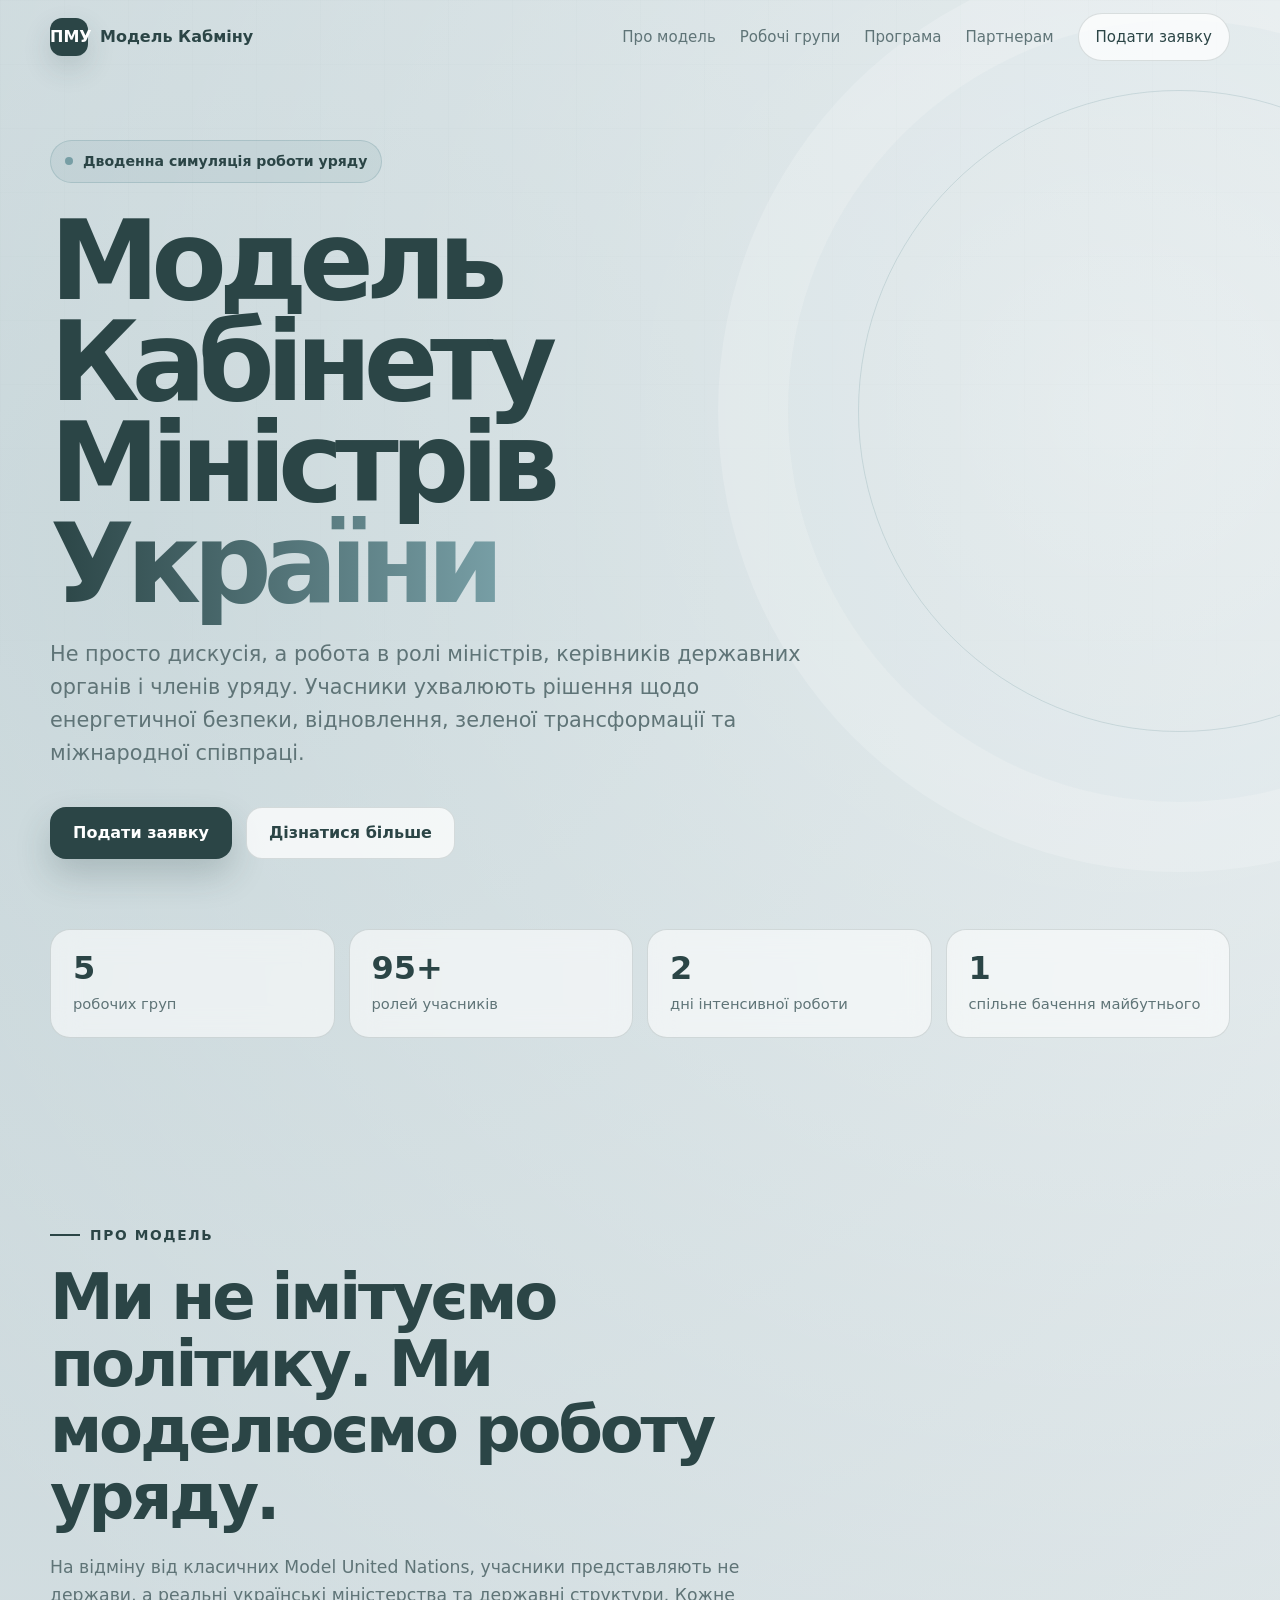
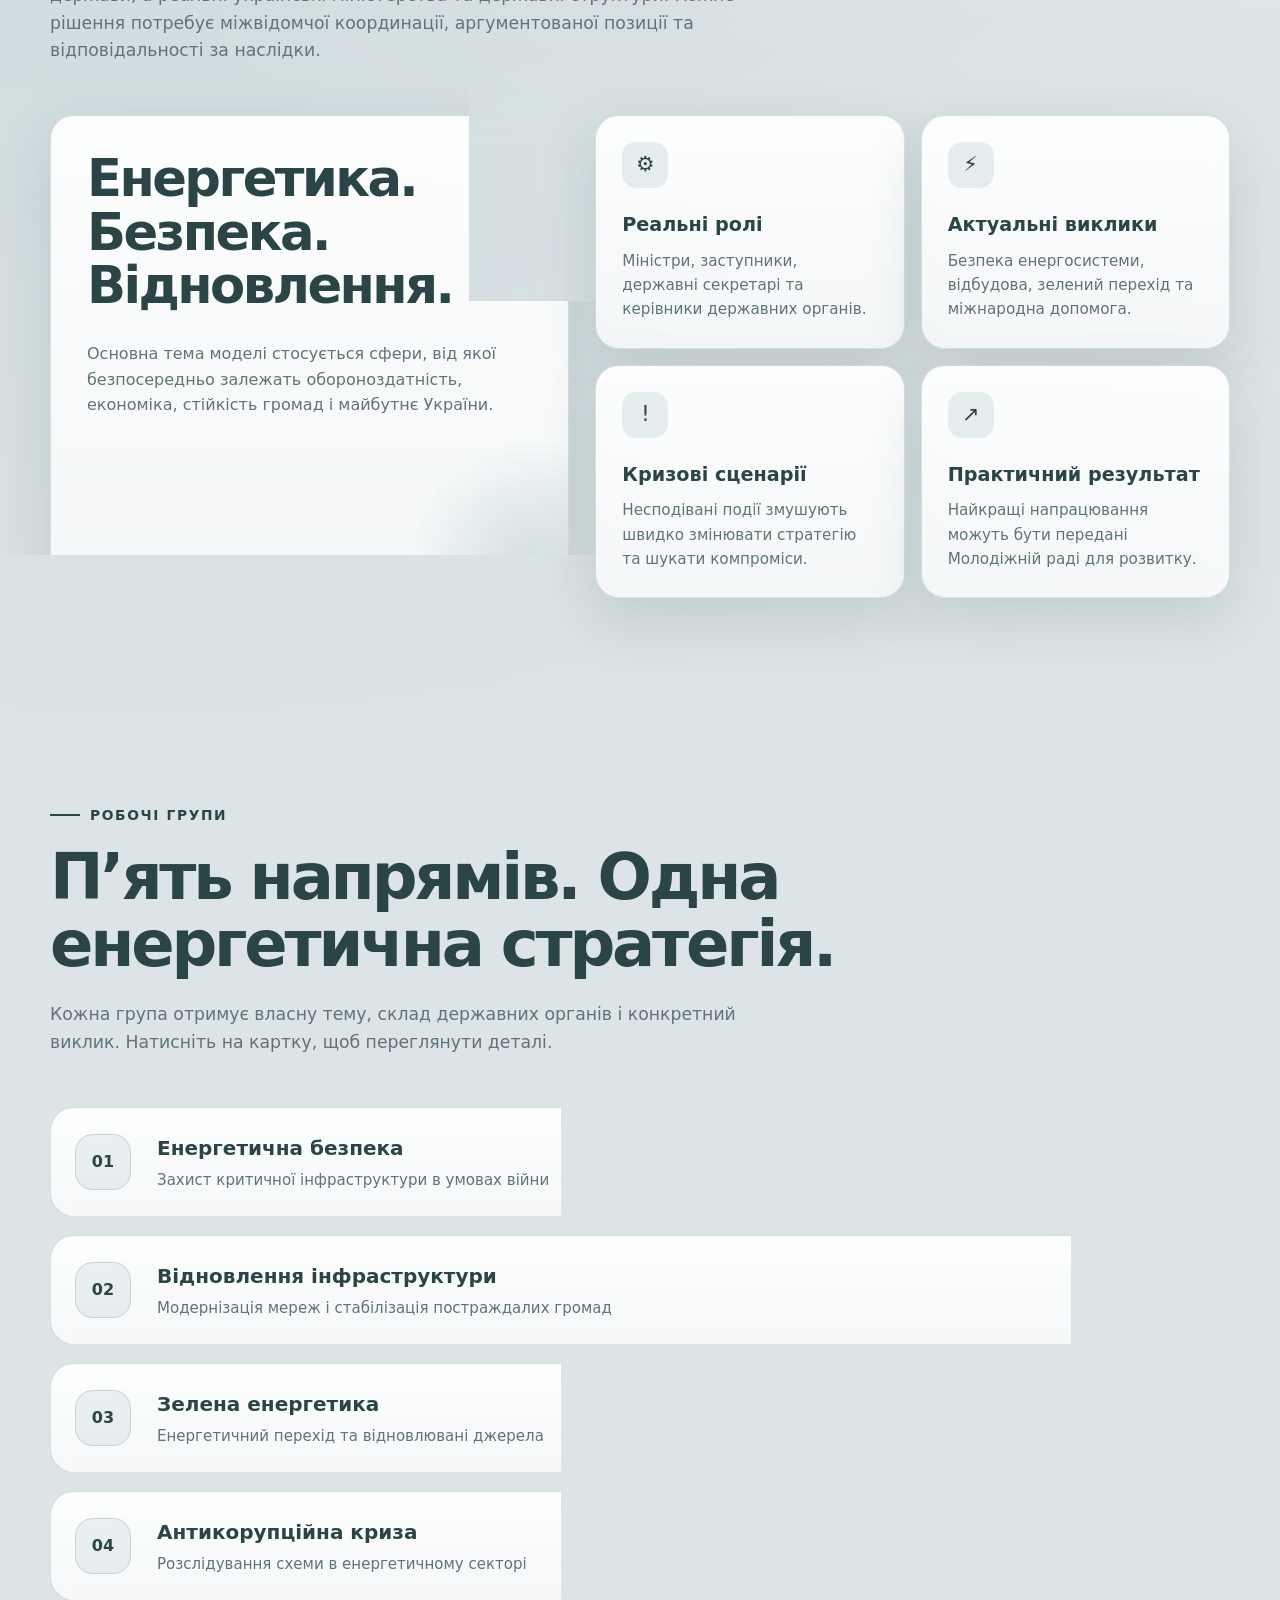
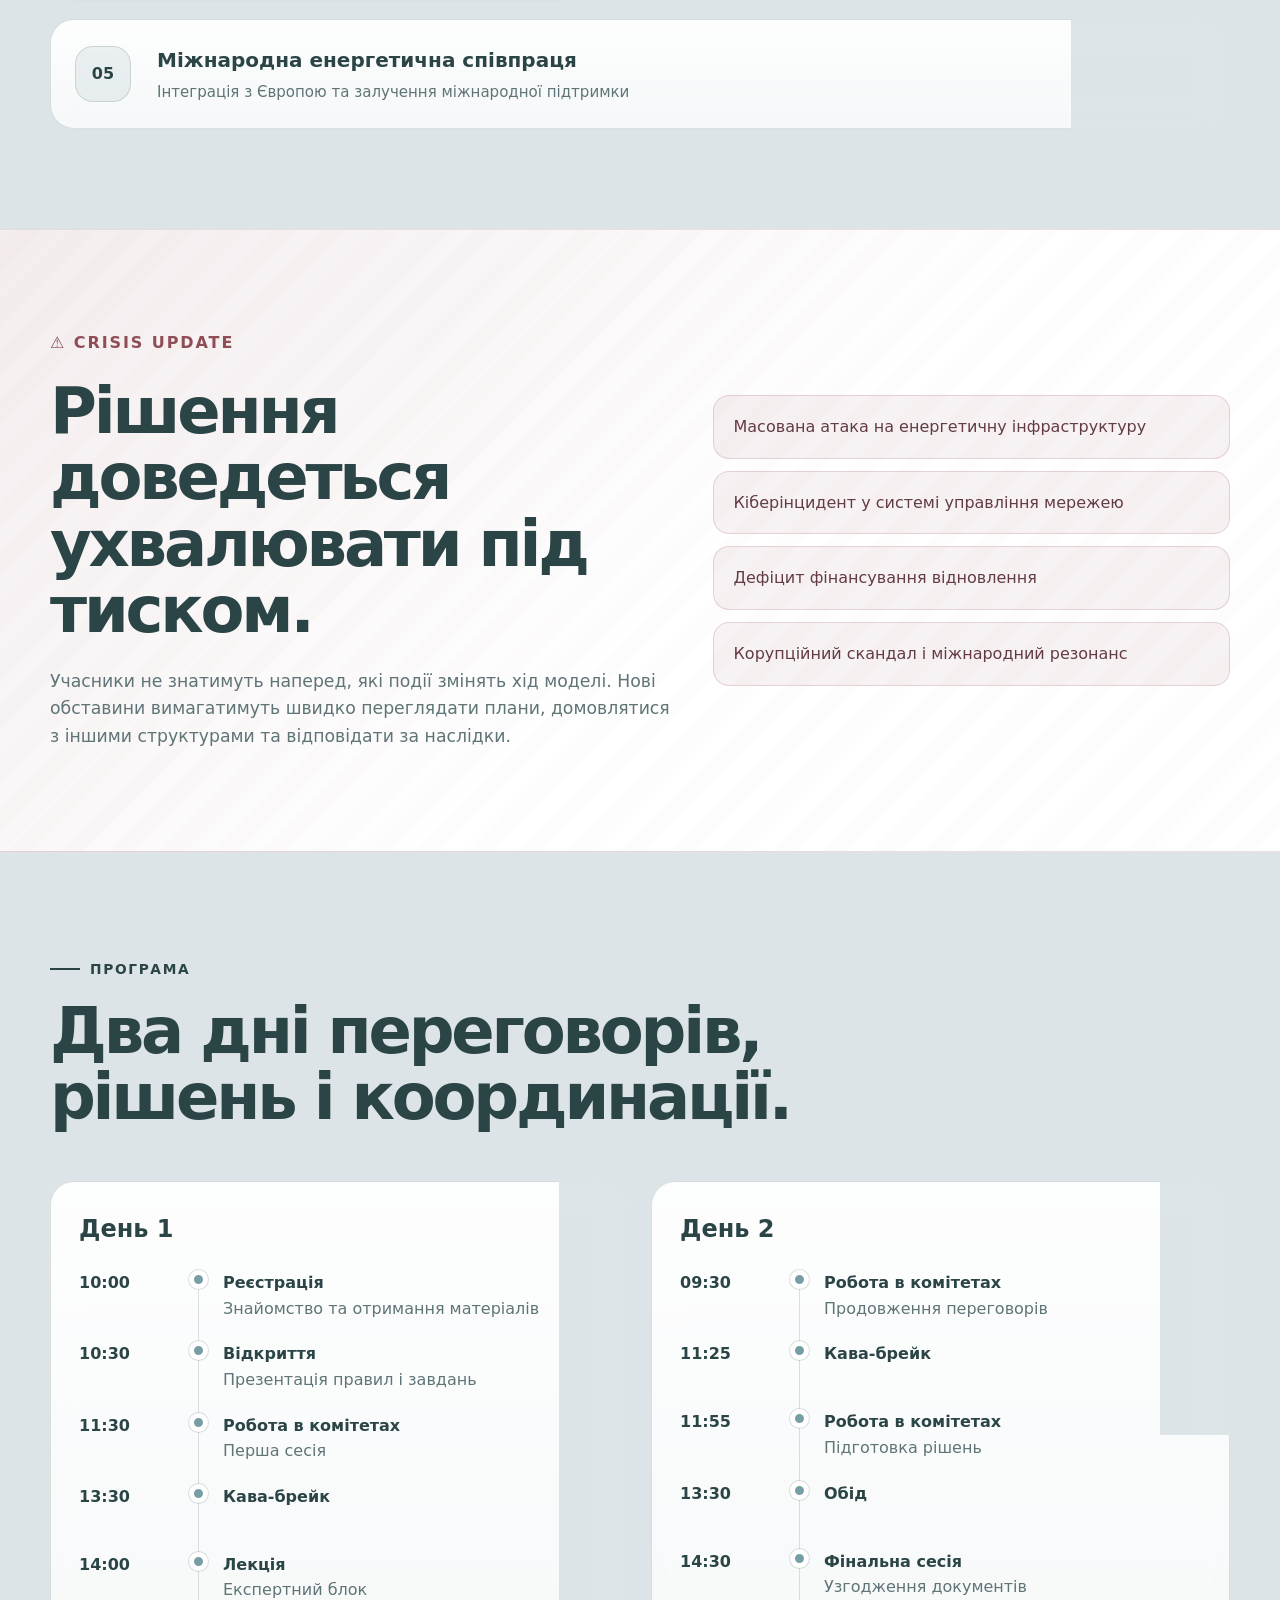
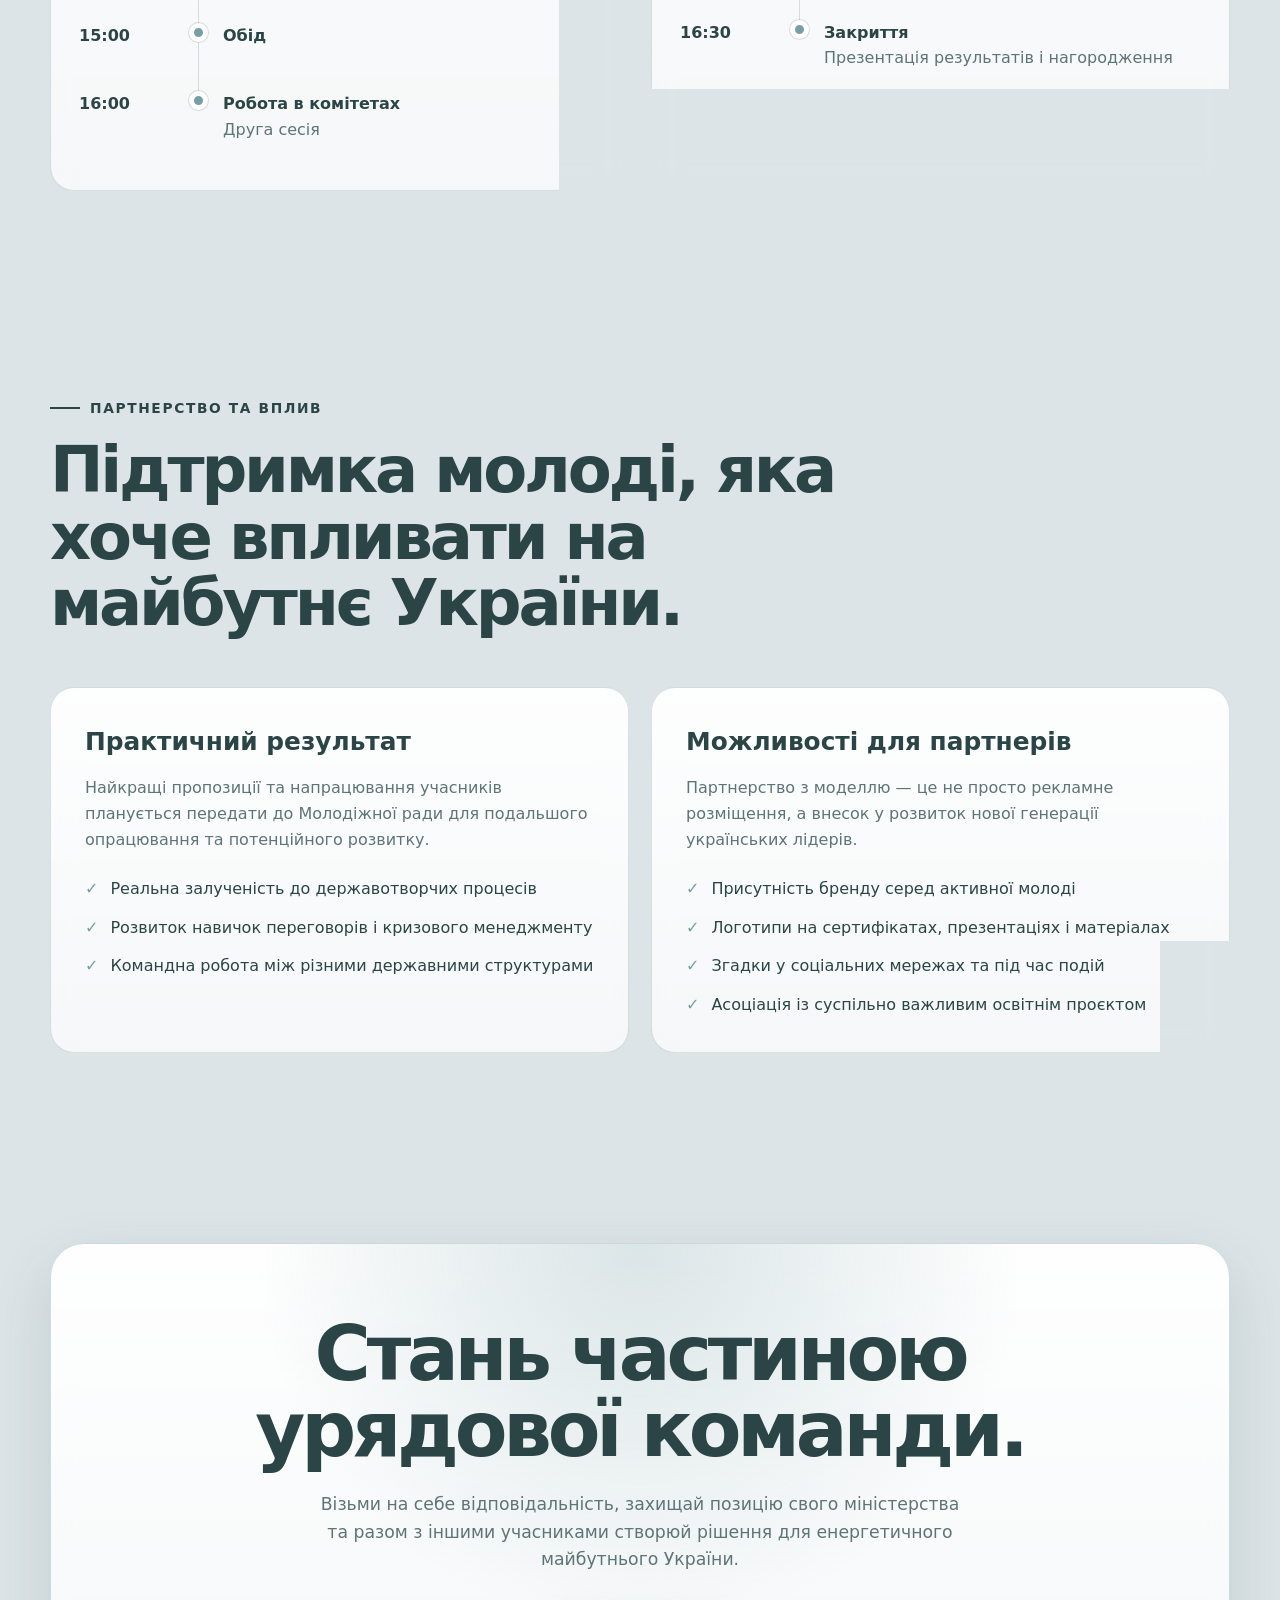
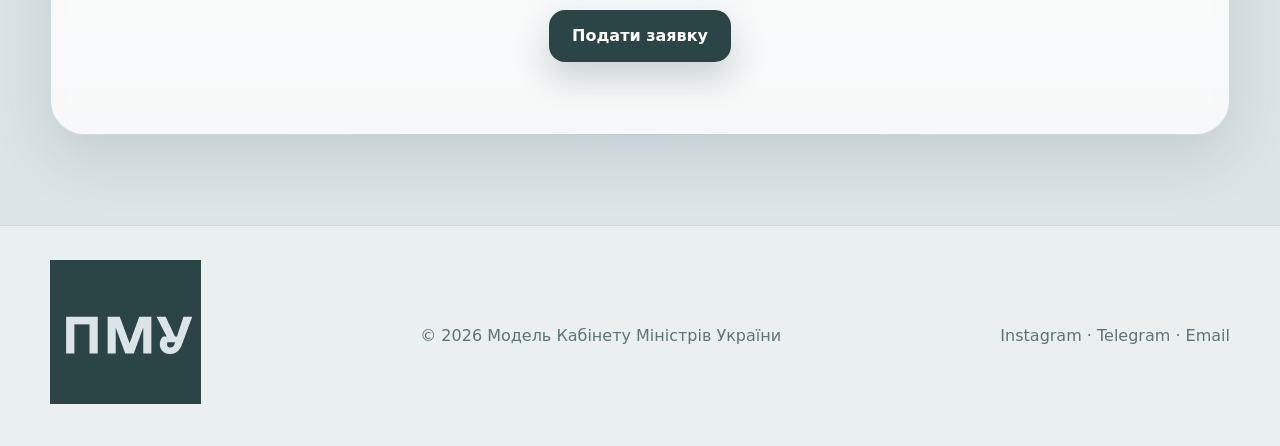
==== index.html @ 46e46daf "Some corrections" ====
<!DOCTYPE html>
<html lang="uk">

<head>
  <meta charset="UTF-8" />
  <meta name="viewport" content="width=device-width, initial-scale=1.0" />
  <meta name="description"
    content="Модель Кабінету Міністрів України — дводенна симуляція роботи уряду, присвячена енергетиці, безпеці та відновленню України." />
  <title>Модель Кабінету Міністрів України</title>
  <link rel="stylesheet" href="./styles-palette-redesign.css">

</head>

<body>
  <header class="nav" id="nav">
    <div class="container nav-inner">
      <a class="brand" href="#top" aria-label="На початок сторінки">
        <span class="brand-mark">ПМУ</span>
        <span>Модель Кабміну</span>
      </a>

      <nav class="nav-links" aria-label="Основна навігація">
        <a href="#about">Про модель</a>
        <a href="#groups">Робочі групи</a>
        <a href="#schedule">Програма</a>
        <a href="#partners">Партнерам</a>
        <a class="nav-cta" href="#apply">Подати заявку</a>
      </nav>
    </div>
  </header>

  <main id="top">
    <section class="hero">
      <div class="container">
        <div class="hero-content reveal">
          <div class="eyebrow">
            <span class="pulse"></span>
            Дводенна симуляція роботи уряду
          </div>

          <h1>
            Модель Кабінету Міністрів <span>України</span>
          </h1>

          <p class="hero-copy">
            Не просто дискусія, а робота в ролі міністрів, керівників державних органів
            і членів уряду. Учасники ухвалюють рішення щодо енергетичної безпеки,
            відновлення, зеленої трансформації та міжнародної співпраці.
          </p>

          <div class="hero-actions">
            <a class="button button-primary" href="#apply">Подати заявку</a>
            <a class="button button-secondary" href="#about">Дізнатися більше</a>
          </div>
        </div>

        <div class="stats reveal">
          <div class="stat">
            <strong>5</strong>
            <span>робочих груп</span>
          </div>
          <div class="stat">
            <strong>95+</strong>
            <span>ролей учасників</span>
          </div>
          <div class="stat">
            <strong>2</strong>
            <span>дні інтенсивної роботи</span>
          </div>
          <div class="stat">
            <strong>1</strong>
            <span>спільне бачення майбутнього</span>
          </div>
        </div>
      </div>
    </section>

    <section class="section" id="about">
      <div class="container">
        <span class="section-label reveal">Про модель</span>
        <h2 class="section-title reveal">
          Ми не імітуємо політику. Ми моделюємо роботу уряду.
        </h2>
        <p class="section-intro reveal">
          На відміну від класичних Model United Nations, учасники представляють не держави,
          а реальні українські міністерства та державні структури. Кожне рішення потребує
          міжвідомчої координації, аргументованої позиції та відповідальності за наслідки.
        </p>

        <div class="about-grid">
          <article class="manifesto reveal">
            <div>
              <blockquote>
                Енергетика.<br />
                Безпека.<br />
                Відновлення.
              </blockquote>
              <p>
                Основна тема моделі стосується сфери, від якої безпосередньо залежать
                обороноздатність, економіка, стійкість громад і майбутнє України.
              </p>
            </div>
          </article>

          <div class="features">
            <article class="feature-card reveal">
              <div class="feature-icon">⚙</div>
              <h3>Реальні ролі</h3>
              <p>Міністри, заступники, державні секретарі та керівники державних органів.</p>
            </article>

            <article class="feature-card reveal">
              <div class="feature-icon">⚡</div>
              <h3>Актуальні виклики</h3>
              <p>Безпека енергосистеми, відбудова, зелений перехід та міжнародна допомога.</p>
            </article>

            <article class="feature-card reveal">
              <div class="feature-icon">!</div>
              <h3>Кризові сценарії</h3>
              <p>Несподівані події змушують швидко змінювати стратегію та шукати компроміси.</p>
            </article>

            <article class="feature-card reveal">
              <div class="feature-icon">↗</div>
              <h3>Практичний результат</h3>
              <p>Найкращі напрацювання можуть бути передані Молодіжній раді для розвитку.</p>
            </article>
          </div>
        </div>
      </div>
    </section>

    <section class="section" id="groups">
      <div class="container">
        <span class="section-label reveal">Робочі групи</span>
        <h2 class="section-title reveal">П’ять напрямів. Одна енергетична стратегія.</h2>
        <p class="section-intro reveal">
          Кожна група отримує власну тему, склад державних органів і конкретний виклик.
          Натисніть на картку, щоб переглянути деталі.
        </p>

        <div class="groups">
          <article class="group-card reveal">
            <button class="group-header" type="button" aria-expanded="false">
              <span class="group-number">01</span>
              <span class="group-title">
                <h3>Енергетична безпека</h3>
                <p>Захист критичної інфраструктури в умовах війни</p>
              </span>
              <span class="group-meta">
                <span>18 учасників</span>
                <span class="chevron">⌵</span>
              </span>
            </button>
            <div class="group-content">
              <div class="group-inner">
                <div class="topic">
                  <small>Тема</small>
                  <p>
                    Фізична стійкість, кібербезпека та децентралізація генерації
                    для захисту критичної енергетичної інфраструктури.
                  </p>
                </div>
                <div class="ministries">
                  <span class="ministry">Міненерго</span>
                  <span class="ministry">Міноборони</span>
                  <span class="ministry">МВС</span>
                  <span class="ministry">Мінфін</span>
                  <span class="ministry">МЗС</span>
                  <span class="ministry">Мінцифри</span>
                </div>
              </div>
            </div>
          </article>

          <article class="group-card reveal">
            <button class="group-header" type="button" aria-expanded="false">
              <span class="group-number">02</span>
              <span class="group-title">
                <h3>Відновлення інфраструктури</h3>
                <p>Модернізація мереж і стабілізація постраждалих громад</p>
              </span>
              <span class="group-meta">
                <span>18 учасників</span>
                <span class="chevron">⌵</span>
              </span>
            </button>
            <div class="group-content">
              <div class="group-inner">
                <div class="topic">
                  <small>Тема</small>
                  <p>
                    Комплексна відбудова енергомереж, залучення фінансування та
                    соціально-економічна стабілізація громад.
                  </p>
                </div>
                <div class="ministries">
                  <span class="ministry">Мінрозвитку</span>
                  <span class="ministry">Міненерго</span>
                  <span class="ministry">Мінфін</span>
                  <span class="ministry">Мінекономіки</span>
                  <span class="ministry">Мін’юст</span>
                  <span class="ministry">Мінсоцполітики</span>
                </div>
              </div>
            </div>
          </article>

          <article class="group-card reveal">
            <button class="group-header" type="button" aria-expanded="false">
              <span class="group-number">03</span>
              <span class="group-title">
                <h3>Зелена енергетика</h3>
                <p>Енергетичний перехід та відновлювані джерела</p>
              </span>
              <span class="group-meta">
                <span>18 учасників</span>
                <span class="chevron">⌵</span>
              </span>
            </button>
            <div class="group-content">
              <div class="group-inner">
                <div class="topic">
                  <small>Тема</small>
                  <p>
                    Впровадження екотехнологій, розвиток відновлюваної генерації
                    та адаптація економіки до зеленого курсу.
                  </p>
                </div>
                <div class="ministries">
                  <span class="ministry">Міненерго</span>
                  <span class="ministry">Мінекономіки</span>
                  <span class="ministry">Міндовкілля</span>
                  <span class="ministry">Мінцифри</span>
                  <span class="ministry">Мінфін</span>
                  <span class="ministry">МОН</span>
                </div>
              </div>
            </div>
          </article>

          <article class="group-card reveal">
            <button class="group-header" type="button" aria-expanded="false">
              <span class="group-number">04</span>
              <span class="group-title">
                <h3>Антикорупційна криза</h3>
                <p>Розслідування схеми в енергетичному секторі</p>
              </span>
              <span class="group-meta">
                <span>20 учасників</span>
                <span class="chevron">⌵</span>
              </span>
            </button>
            <div class="group-content">
              <div class="group-inner">
                <div class="topic">
                  <small>Сценарій</small>
                  <p>
                    Виявлено масштабну корупційну схему, пов’язану з коштами на відновлення
                    енергетичної інфраструктури. Завдання групи — провести координацію,
                    гарантувати прозорість і зберегти довіру міжнародних партнерів.
                  </p>
                </div>
                <div class="ministries">
                  <span class="ministry">НАБУ</span>
                  <span class="ministry">НАЗК</span>
                  <span class="ministry">Міненерго</span>
                  <span class="ministry">МВС</span>
                  <span class="ministry">Мін’юст</span>
                  <span class="ministry">Мінфін</span>
                  <span class="ministry">Мінцифри</span>
                </div>
              </div>
            </div>
          </article>

          <article class="group-card reveal">
            <button class="group-header" type="button" aria-expanded="false">
              <span class="group-number">05</span>
              <span class="group-title">
                <h3>Міжнародна енергетична співпраця</h3>
                <p>Інтеграція з Європою та залучення міжнародної підтримки</p>
              </span>
              <span class="group-meta">
                <span>17 учасників</span>
                <span class="chevron">⌵</span>
              </span>
            </button>
            <div class="group-content">
              <div class="group-inner">
                <div class="topic">
                  <small>Тема</small>
                  <p>
                    Поглиблення інтеграції з ENTSO-E, розробка експортно-імпортної
                    стратегії та залучення міжнародної допомоги.
                  </p>
                </div>
                <div class="ministries">
                  <span class="ministry">МЗС</span>
                  <span class="ministry">Міненерго</span>
                  <span class="ministry">Мінекономіки</span>
                  <span class="ministry">Мінфін</span>
                  <span class="ministry">Мінрозвитку</span>
                </div>
              </div>
            </div>
          </article>
        </div>
      </div>
    </section>

    <section class="section crisis">
      <div class="container">
        <div class="crisis-grid">
          <div class="reveal">
            <div class="alert">⚠ Crisis update</div>
            <h2 class="section-title">Рішення доведеться ухвалювати під тиском.</h2>
            <p class="section-intro">
              Учасники не знатимуть наперед, які події змінять хід моделі.
              Нові обставини вимагатимуть швидко переглядати плани, домовлятися
              з іншими структурами та відповідати за наслідки.
            </p>
          </div>

          <div class="crisis-list reveal">
            <div class="crisis-item">Масована атака на енергетичну інфраструктуру</div>
            <div class="crisis-item">Кіберінцидент у системі управління мережею</div>
            <div class="crisis-item">Дефіцит фінансування відновлення</div>
            <div class="crisis-item">Корупційний скандал і міжнародний резонанс</div>
          </div>
        </div>
      </div>
    </section>

    <section class="section" id="schedule">
      <div class="container">
        <span class="section-label reveal">Програма</span>
        <h2 class="section-title reveal">Два дні переговорів, рішень і координації.</h2>

        <div class="schedule">
          <article class="schedule-day reveal">
            <h3>День 1</h3>
            <div class="timeline">
              <div class="timeline-item">
                <div class="time">10:00</div>
                <div class="timeline-axis">
                  <div class="timeline-dot"></div>
                </div>
                <div class="timeline-text"><strong>Реєстрація</strong><br />Знайомство та отримання матеріалів</div>
              </div>
              <div class="timeline-item">
                <div class="time">10:30</div>
                <div class="timeline-axis">
                  <div class="timeline-dot"></div>
                </div>
                <div class="timeline-text"><strong>Відкриття</strong><br />Презентація правил і завдань</div>
              </div>
              <div class="timeline-item">
                <div class="time">11:30</div>
                <div class="timeline-axis">
                  <div class="timeline-dot"></div>
                </div>
                <div class="timeline-text"><strong>Робота в комітетах</strong><br />Перша сесія</div>
              </div>
              <div class="timeline-item">
                <div class="time">13:30</div>
                <div class="timeline-axis">
                  <div class="timeline-dot"></div>
                </div>
                <div class="timeline-text"><strong>Кава-брейк</strong></div>
              </div>
              <div class="timeline-item">
                <div class="time">14:00</div>
                <div class="timeline-axis">
                  <div class="timeline-dot"></div>
                </div>
                <div class="timeline-text"><strong>Лекція</strong><br />Експертний блок</div>
              </div>
              <div class="timeline-item">
                <div class="time">15:00</div>
                <div class="timeline-axis">
                  <div class="timeline-dot"></div>
                </div>
                <div class="timeline-text"><strong>Обід</strong></div>
              </div>
              <div class="timeline-item">
                <div class="time">16:00</div>
                <div class="timeline-axis">
                  <div class="timeline-dot"></div>
                </div>
                <div class="timeline-text"><strong>Робота в комітетах</strong><br />Друга сесія</div>
              </div>
            </div>
          </article>

          <article class="schedule-day reveal">
            <h3>День 2</h3>
            <div class="timeline">
              <div class="timeline-item">
                <div class="time">09:30</div>
                <div class="timeline-axis">
                  <div class="timeline-dot"></div>
                </div>
                <div class="timeline-text"><strong>Робота в комітетах</strong><br />Продовження переговорів</div>
              </div>
              <div class="timeline-item">
                <div class="time">11:25</div>
                <div class="timeline-axis">
                  <div class="timeline-dot"></div>
                </div>
                <div class="timeline-text"><strong>Кава-брейк</strong></div>
              </div>
              <div class="timeline-item">
                <div class="time">11:55</div>
                <div class="timeline-axis">
                  <div class="timeline-dot"></div>
                </div>
                <div class="timeline-text"><strong>Робота в комітетах</strong><br />Підготовка рішень</div>
              </div>
              <div class="timeline-item">
                <div class="time">13:30</div>
                <div class="timeline-axis">
                  <div class="timeline-dot"></div>
                </div>
                <div class="timeline-text"><strong>Обід</strong></div>
              </div>
              <div class="timeline-item">
                <div class="time">14:30</div>
                <div class="timeline-axis">
                  <div class="timeline-dot"></div>
                </div>
                <div class="timeline-text"><strong>Фінальна сесія</strong><br />Узгодження документів</div>
              </div>
              <div class="timeline-item">
                <div class="time">16:30</div>
                <div class="timeline-axis">
                  <div class="timeline-dot"></div>
                </div>
                <div class="timeline-text"><strong>Закриття</strong><br />Презентація результатів і нагородження</div>
              </div>
            </div>
          </article>
        </div>
      </div>
    </section>

    <section class="section" id="partners">
      <div class="container">
        <span class="section-label reveal">Партнерство та вплив</span>
        <h2 class="section-title reveal">Підтримка молоді, яка хоче впливати на майбутнє України.</h2>

        <div class="impact">
          <article class="partner-card reveal">
            <h3>Практичний результат</h3>
            <p>
              Найкращі пропозиції та напрацювання учасників планується передати
              до Молодіжної ради для подальшого опрацювання та потенційного розвитку.
            </p>
            <ul class="check-list">
              <li>Реальна залученість до державотворчих процесів</li>
              <li>Розвиток навичок переговорів і кризового менеджменту</li>
              <li>Командна робота між різними державними структурами</li>
            </ul>
          </article>

          <article class="partner-card reveal">
            <h3>Можливості для партнерів</h3>
            <p>
              Партнерство з моделлю — це не просто рекламне розміщення,
              а внесок у розвиток нової генерації українських лідерів.
            </p>
            <ul class="check-list">
              <li>Присутність бренду серед активної молоді</li>
              <li>Логотипи на сертифікатах, презентаціях і матеріалах</li>
              <li>Згадки у соціальних мережах та під час подій</li>
              <li>Асоціація із суспільно важливим освітнім проєктом</li>
            </ul>
          </article>
        </div>
      </div>
    </section>

    <section class="final-cta" id="apply">
      <div class="container">
        <div class="cta-box reveal">
          <h2>Стань частиною урядової команди.</h2>
          <p>
            Візьми на себе відповідальність, захищай позицію свого міністерства
            та разом з іншими учасниками створюй рішення для енергетичного майбутнього України.
          </p>
          <div class="hero-actions">
            <a class="button button-primary"
              href="https://docs.google.com/forms/d/e/1FAIpQLSfZwWaUdNxyfe05qBK4_1O09tCNklTkf19rnGEHFKpoWDMB5Q/viewform?usp=header"
              target="_blank" rel="noreferrer">
              Подати заявку
            </a>
            <!-- <a class="button button-secondary" href="mailto:example@email.com">
              Стати партнером
            </a> -->
          </div>
        </div>
      </div>
    </section>
  </main>

  <footer>
    <div class="container footer-inner">
      <div><img class="logo-footer" src="./img/logoPMU.png" alt=""></div>
      <div>© 2026 Модель Кабінету Міністрів України</div>
      <div>Instagram · Telegram · Email</div>
    </div>
  </footer>

  <script>
    const nav = document.getElementById("nav");

    window.addEventListener("scroll", () => {
      nav.classList.toggle("scrolled", window.scrollY > 20);
    });

    document.querySelectorAll(".group-header").forEach((button) => {
      button.addEventListener("click", () => {
        const card = button.closest(".group-card");
        const content = card.querySelector(".group-content");
        const isOpen = card.classList.contains("open");

        document.querySelectorAll(".group-card.open").forEach((openCard) => {
          if (openCard !== card) {
            openCard.classList.remove("open");
            openCard.querySelector(".group-content").style.maxHeight = null;
            openCard.querySelector(".group-header").setAttribute("aria-expanded", "false");
          }
        });

        card.classList.toggle("open", !isOpen);
        button.setAttribute("aria-expanded", String(!isOpen));
        content.style.maxHeight = !isOpen ? content.scrollHeight + "px" : null;
      });
    });

    const observer = new IntersectionObserver(
      (entries) => {
        entries.forEach((entry) => {
          if (entry.isIntersecting) {
            entry.target.classList.add("visible");
            observer.unobserve(entry.target);
          }
        });
      },
      { threshold: 0.12 }
    );

    document.querySelectorAll(".reveal").forEach((element) => observer.observe(element));
  </script>
</body>

</html>
---- styles-palette-redesign.css ----
:root {
  --bg: #dce4e7;
  --bg-soft: #ffffff;
  --card: rgba(255, 255, 255, 0.72);
  --card-strong: rgba(255, 255, 255, 0.92);
  --line: rgba(43, 69, 70, 0.16);
  --text: #2b4546;
  --muted: #5f7477;
  --blue: #779ea5;
  --cyan: #779ea5;
  --yellow: #ffffff;
  --danger: #8f4d56;
  --max-width: 1180px;
  --radius: 24px;
  --shadow: 0 22px 60px rgba(43, 69, 70, 0.14);
}

* {
  box-sizing: border-box;
}

html {
  scroll-behavior: smooth;
}

body {
  margin: 0;
  color: var(--text);
  background:
    radial-gradient(circle at 12% 8%, rgba(119, 158, 165, 0.24), transparent 30%),
    radial-gradient(circle at 88% 6%, rgba(255, 255, 255, 0.72), transparent 24%),
    var(--bg);
  font-family: Inter, ui-sans-serif, system-ui, -apple-system, BlinkMacSystemFont, "Segoe UI", sans-serif;
  line-height: 1.6;
  overflow-x: hidden;
}

a {
  color: inherit;
  text-decoration: none;
}

button {
  font: inherit;
}

.container {
  width: min(calc(100% - 32px), var(--max-width));
  margin-inline: auto;
}

.section {
  padding: 100px 0;
}

.section-label {
  display: inline-flex;
  align-items: center;
  gap: 10px;
  margin-bottom: 18px;
  color: var(--cyan);
  font-size: 0.86rem;
  font-weight: 800;
  letter-spacing: 0.12em;
  text-transform: uppercase;
}

.section-label::before {
  width: 30px;
  height: 2px;
  content: "";
  background: currentColor;
}

.section-title {
  max-width: 820px;
  margin: 0;
  font-size: clamp(2rem, 5vw, 4rem);
  line-height: 1.04;
  letter-spacing: -0.05em;
}

.section-intro {
  max-width: 760px;
  margin: 24px 0 0;
  color: var(--muted);
  font-size: 1.08rem;
}

.nav {
  position: fixed;
  z-index: 100;
  top: 0;
  left: 0;
  width: 100%;
  border-bottom: 1px solid transparent;
  transition: 0.25s ease;
}

.nav.scrolled {
  border-bottom-color: var(--line);
  background: rgba(220, 228, 231, 0.88);
  backdrop-filter: blur(18px);
}

.nav-inner {
  display: flex;
  align-items: center;
  justify-content: space-between;
  min-height: 74px;
}

.brand {
  display: flex;
  align-items: center;
  gap: 12px;
  font-weight: 800;
}

.brand-mark {
  display: grid;
  width: 38px;
  height: 38px;
  place-items: center;
  border-radius: 12px;
  color: #2b4546;
  background: linear-gradient(135deg, #ffffff, #779ea5);
  box-shadow: 0 12px 28px rgba(43, 69, 70, 0.16);
}

.nav-links {
  display: flex;
  align-items: center;
  gap: 24px;
  color: var(--muted);
  font-size: 0.94rem;
}

.nav-links a:hover {
  color: var(--text);
}

.nav-cta {
  padding: 11px 17px;
  border: 1px solid var(--line);
  border-radius: 999px;
  color: var(--text) !important;
  background: var(--card);
}

.hero {
  position: relative;
  min-height: 100vh;
  display: flex;
  align-items: center;
  padding: 140px 0 80px;
  isolation: isolate;
  overflow: hidden;
}

.hero::before {
  position: absolute;
  z-index: -2;
  inset: 0;
  content: "";
  opacity: 0.23;
  background-image:
    linear-gradient(rgba(43, 69, 70, 0.06) 1px, transparent 1px),
    linear-gradient(90deg, rgba(43, 69, 70, 0.06) 1px, transparent 1px);
  background-size: 64px 64px;
  mask-image: linear-gradient(to bottom, #000, transparent 85%);
}

.hero::after {
  position: absolute;
  z-index: -1;
  width: 640px;
  height: 640px;
  right: -220px;
  top: 90px;
  content: "";
  border: 1px solid rgba(119, 158, 165, 0.26);
  border-radius: 50%;
  box-shadow:
    0 0 0 70px rgba(119, 158, 165, 0.05),
    0 0 0 140px rgba(255, 255, 255, 0.18);
}

.hero-content {
  max-width: 920px;
}

.eyebrow {
  display: inline-flex;
  align-items: center;
  gap: 10px;
  padding: 9px 14px;
  border: 1px solid rgba(119, 158, 165, 0.34);
  border-radius: 999px;
  color: var(--cyan);
  background: rgba(119, 158, 165, 0.13);
  font-size: 0.88rem;
  font-weight: 700;
}

.pulse {
  width: 8px;
  height: 8px;
  border-radius: 50%;
  background: var(--cyan);
  box-shadow: 0 0 0 0 rgba(78, 231, 209, 0.7);
  animation: pulse 2s infinite;
}

@keyframes pulse {
  70% {
    box-shadow: 0 0 0 12px rgba(78, 231, 209, 0);
  }

  100% {
    box-shadow: 0 0 0 0 rgba(78, 231, 209, 0);
  }
}

.hero h1 {
  max-width: 1050px;
  margin: 28px 0 22px;
  font-size: clamp(3.2rem, 8.6vw, 7.4rem);
  line-height: 0.92;
  letter-spacing: -0.075em;
}

.hero h1 span {
  color: transparent;
  background: linear-gradient(90deg, var(--yellow), var(--cyan), var(--blue));
  background-clip: text;
  -webkit-background-clip: text;
}

.hero-copy {
  max-width: 760px;
  margin: 0;
  color: var(--muted);
  font-size: clamp(1.05rem, 2vw, 1.3rem);
}

.hero-actions {
  display: flex;
  flex-wrap: wrap;
  gap: 14px;
  margin-top: 36px;
}

.button {
  display: inline-flex;
  align-items: center;
  justify-content: center;
  min-height: 52px;
  padding: 0 22px;
  border: 1px solid transparent;
  border-radius: 16px;
  font-weight: 800;
  cursor: pointer;
  transition: 0.2s ease;
}

.button-primary {
  color: #2b4546;
  background: linear-gradient(135deg, #ffffff, #779ea5);
  box-shadow: 0 16px 36px rgba(43, 69, 70, 0.18);
}

.button-secondary {
  border-color: var(--line);
  background: var(--card);
}

.button:hover {
  transform: translateY(-2px);
}

.stats {
  display: grid;
  grid-template-columns: repeat(4, 1fr);
  gap: 14px;
  margin-top: 70px;
}

.stat {
  padding: 22px;
  border: 1px solid var(--line);
  border-radius: 20px;
  background: rgba(255, 255, 255, 0.58);
  backdrop-filter: blur(10px);
}

.stat strong {
  display: block;
  font-size: 2rem;
  line-height: 1;
}

.stat span {
  display: block;
  margin-top: 8px;
  color: var(--muted);
  font-size: 0.92rem;
}

.about-grid {
  display: grid;
  grid-template-columns: 0.9fr 1.1fr;
  gap: 26px;
  align-items: stretch;
  margin-top: 50px;
}

.manifesto,
.feature-card,
.partner-card,
.schedule-day,
.group-card {
  border: 1px solid var(--line);
  border-radius: var(--radius);
  background: linear-gradient(180deg, rgba(255, 255, 255, 0.94), rgba(255, 255, 255, 0.72));
  box-shadow: var(--shadow);
}

.manifesto {
  display: flex;
  flex-direction: column;
  justify-content: space-between;
  min-height: 430px;
  padding: 36px;
  overflow: hidden;
  position: relative;
}

.manifesto::after {
  position: absolute;
  width: 250px;
  height: 250px;
  right: -90px;
  bottom: -90px;
  content: "";
  border-radius: 50%;
  background: radial-gradient(circle, rgba(119, 158, 165, 0.28), transparent 70%);
}

.manifesto blockquote {
  margin: 0;
  font-size: clamp(2rem, 4vw, 3.5rem);
  font-weight: 800;
  line-height: 1.05;
  letter-spacing: -0.05em;
}

.manifesto p {
  max-width: 490px;
  margin: 28px 0 0;
  color: var(--muted);
}

.features {
  display: grid;
  grid-template-columns: repeat(2, 1fr);
  gap: 16px;
}

.feature-card {
  padding: 26px;
  transition: 0.2s ease;
}

.feature-card:hover {
  border-color: rgba(43, 69, 70, 0.34);
  transform: translateY(-4px);
}

.feature-icon {
  display: grid;
  width: 46px;
  height: 46px;
  place-items: center;
  border-radius: 14px;
  color: var(--cyan);
  background: rgba(119, 158, 165, 0.16);
  font-size: 1.3rem;
}

.feature-card h3 {
  margin: 22px 0 8px;
  font-size: 1.2rem;
}

.feature-card p {
  margin: 0;
  color: var(--muted);
  font-size: 0.95rem;
}

.groups {
  display: grid;
  gap: 18px;
  margin-top: 50px;
}

.group-card {
  overflow: hidden;
  box-shadow: none;
}

.group-header {
  display: grid;
  grid-template-columns: 64px 1fr auto;
  gap: 18px;
  align-items: center;
  width: 100%;
  padding: 24px;
  border: 0;
  color: var(--text);
  text-align: left;
  background: transparent;
  cursor: pointer;
}

.group-number {
  display: grid;
  width: 56px;
  height: 56px;
  place-items: center;
  border: 1px solid var(--line);
  border-radius: 18px;
  color: var(--cyan);
  background: rgba(119, 158, 165, 0.13);
  font-weight: 900;
}

.group-title h3 {
  margin: 0;
  font-size: 1.25rem;
}

.group-title p {
  margin: 4px 0 0;
  color: var(--muted);
  font-size: 0.94rem;
}

.group-meta {
  display: flex;
  align-items: center;
  gap: 16px;
  color: var(--muted);
  font-size: 0.9rem;
}

.chevron {
  transition: 0.25s ease;
}

.group-card.open .chevron {
  transform: rotate(180deg);
}

.group-content {
  max-height: 0;
  overflow: hidden;
  transition: max-height 0.45s ease;
}

.group-inner {
  display: grid;
  grid-template-columns: 1fr 1fr;
  gap: 26px;
  padding: 0 24px 28px 106px;
}

.topic {
  padding: 22px;
  border: 1px solid var(--line);
  border-radius: 18px;
  background: rgba(255, 255, 255, 0.66);
}

.topic small {
  color: var(--cyan);
  font-weight: 800;
  text-transform: uppercase;
  letter-spacing: 0.08em;
}

.topic p {
  margin: 10px 0 0;
  color: var(--muted);
}

.ministries {
  display: flex;
  flex-wrap: wrap;
  gap: 10px;
  align-content: start;
}

.ministry {
  padding: 9px 12px;
  border: 1px solid var(--line);
  border-radius: 999px;
  color: #2b4546;
  background: rgba(255, 255, 255, 0.58);
  font-size: 0.86rem;
}

.crisis {
  position: relative;
  overflow: hidden;
  border-block: 1px solid rgba(143, 77, 86, 0.18);
  background:
    linear-gradient(135deg, rgba(143, 77, 86, 0.1), transparent 55%),
    #ffffff;
}

.crisis::before {
  position: absolute;
  inset: 0;
  content: "";
  opacity: 0.14;
  background: repeating-linear-gradient(-45deg,
      transparent 0,
      transparent 18px,
      rgba(143, 77, 86, 0.10) 18px,
      rgba(143, 77, 86, 0.10) 36px);
}

.crisis .container {
  position: relative;
}

.alert {
  display: inline-flex;
  align-items: center;
  gap: 10px;
  margin-bottom: 22px;
  color: var(--danger);
  font-weight: 900;
  letter-spacing: 0.12em;
  text-transform: uppercase;
}

.crisis-grid {
  display: grid;
  grid-template-columns: 1.1fr 0.9fr;
  gap: 30px;
  align-items: center;
}

.crisis-list {
  display: grid;
  gap: 12px;
}

.crisis-item {
  padding: 18px 20px;
  border: 1px solid rgba(143, 77, 86, 0.2);
  border-radius: 16px;
  color: #633c43;
  background: rgba(143, 77, 86, 0.07);
}

.schedule {
  display: grid;
  grid-template-columns: repeat(2, 1fr);
  gap: 22px;
  margin-top: 50px;
}

.schedule-day {
  padding: 28px;
  box-shadow: none;
}

.schedule-day h3 {
  margin: 0 0 22px;
  font-size: 1.5rem;
}

.timeline {
  display: grid;
  gap: 0;
}

.timeline-item {
  display: grid;
  grid-template-columns: 96px 20px 1fr;
  gap: 14px;
  min-height: 68px;
}

.time {
  color: var(--cyan);
  font-weight: 800;
  font-variant-numeric: tabular-nums;
}

.timeline-axis {
  position: relative;
}

.timeline-axis::before {
  position: absolute;
  top: 8px;
  bottom: -8px;
  left: 9px;
  width: 1px;
  content: "";
  background: var(--line);
}

.timeline-item:last-child .timeline-axis::before {
  display: none;
}

.timeline-dot {
  position: relative;
  z-index: 1;
  width: 19px;
  height: 19px;
  border: 5px solid var(--bg-soft);
  border-radius: 50%;
  background: var(--yellow);
  box-shadow: 0 0 0 1px rgba(255, 216, 90, 0.35);
}

.timeline-text {
  padding-bottom: 20px;
  color: var(--muted);
}

.timeline-text strong {
  color: var(--text);
}

.impact {
  display: grid;
  grid-template-columns: 1fr 1fr;
  gap: 22px;
  margin-top: 50px;
}

.partner-card {
  padding: 34px;
  box-shadow: none;
}

.partner-card h3 {
  margin: 0 0 14px;
  font-size: 1.55rem;
}

.partner-card p {
  margin: 0;
  color: var(--muted);
}

.check-list {
  display: grid;
  gap: 13px;
  margin: 24px 0 0;
  padding: 0;
  list-style: none;
}

.check-list li {
  display: flex;
  gap: 12px;
  align-items: flex-start;
  color: #2b4546;
}

.check-list li::before {
  content: "✓";
  color: var(--cyan);
  font-weight: 900;
}

.final-cta {
  padding: 90px 0;
}

.cta-box {
  position: relative;
  overflow: hidden;
  padding: clamp(34px, 7vw, 72px);
  border: 1px solid rgba(119, 158, 165, 0.34);
  border-radius: 34px;
  text-align: center;
  background:
    radial-gradient(circle at 50% 0%, rgba(119, 158, 165, 0.26), transparent 50%),
    linear-gradient(180deg, rgba(255, 255, 255, 0.96), rgba(255, 255, 255, 0.74));
  box-shadow: var(--shadow);
}

.cta-box h2 {
  max-width: 800px;
  margin: 0 auto;
  font-size: clamp(2.2rem, 6vw, 4.8rem);
  line-height: 1;
  letter-spacing: -0.055em;
}

.cta-box p {
  max-width: 650px;
  margin: 22px auto 0;
  color: var(--muted);
  font-size: 1.08rem;
}

.cta-box .hero-actions {
  justify-content: center;
}

footer {
  padding: 34px 0;
  border-top: 1px solid var(--line);
  color: var(--muted);
}

.footer-inner {
  display: flex;
  justify-content: space-between;
  gap: 24px;
  align-items: center;
}

.reveal {
  opacity: 0;
  transform: translateY(24px);
  transition: 0.7s ease;
}

.reveal.visible {
  opacity: 1;
  transform: translateY(0);
}

@media (max-width: 900px) {
  .nav-links a:not(.nav-cta) {
    display: none;
  }

  .stats,
  .features,
  .schedule,
  .impact {
    grid-template-columns: repeat(2, 1fr);
  }

  .about-grid,
  .crisis-grid {
    grid-template-columns: 1fr;
  }

  .group-inner {
    grid-template-columns: 1fr;
    padding-left: 24px;
  }
}

@media (max-width: 640px) {
  .section {
    padding: 74px 0;
  }

  .hero {
    min-height: auto;
    padding-top: 120px;
  }

  .hero h1 {
    font-size: clamp(3rem, 17vw, 5.3rem);
  }

  .stats,
  .features,
  .schedule,
  .impact {
    grid-template-columns: 1fr;
  }

  .group-header {
    grid-template-columns: 52px 1fr;
    padding: 18px;
  }

  .group-number {
    width: 48px;
    height: 48px;
  }

  .group-meta {
    grid-column: 2;
    justify-content: space-between;
  }

  .timeline-item {
    grid-template-columns: 82px 20px 1fr;
    gap: 10px;
  }

  .footer-inner {
    flex-direction: column;
    align-items: flex-start;
  }
}


/* Palette redesign: #DCE4E7 / #2B4546 / #779EA5 / #FFFFFF */
.nav-cta,
.button-secondary {
  background: rgba(255, 255, 255, 0.74);
}

.button-primary {
  color: #ffffff;
  background: #2b4546;
  box-shadow: 0 16px 34px rgba(43, 69, 70, 0.22);
}

.button-primary:hover {
  background: #203738;
}

.brand-mark {
  color: #ffffff;
  background: #2b4546;
}

.eyebrow,
.section-label,
.feature-icon,
.group-number,
.time {
  color: #2b4546;
}

.hero h1 span {
  background: linear-gradient(90deg, #2b4546, #779ea5);
  background-clip: text;
  -webkit-background-clip: text;
}

.stat,
.group-card,
.schedule-day,
.partner-card,
.manifesto,
.feature-card,
.cta-box {
  backdrop-filter: blur(14px);
}

.ministry {
  border-color: rgba(43, 69, 70, 0.14);
  background: rgba(220, 228, 231, 0.52);
}

.timeline-dot {
  background: #779ea5;
  border-color: #ffffff;
  box-shadow: 0 0 0 1px rgba(43, 69, 70, 0.16);
}

footer {
  background: rgba(255, 255, 255, 0.38);
}
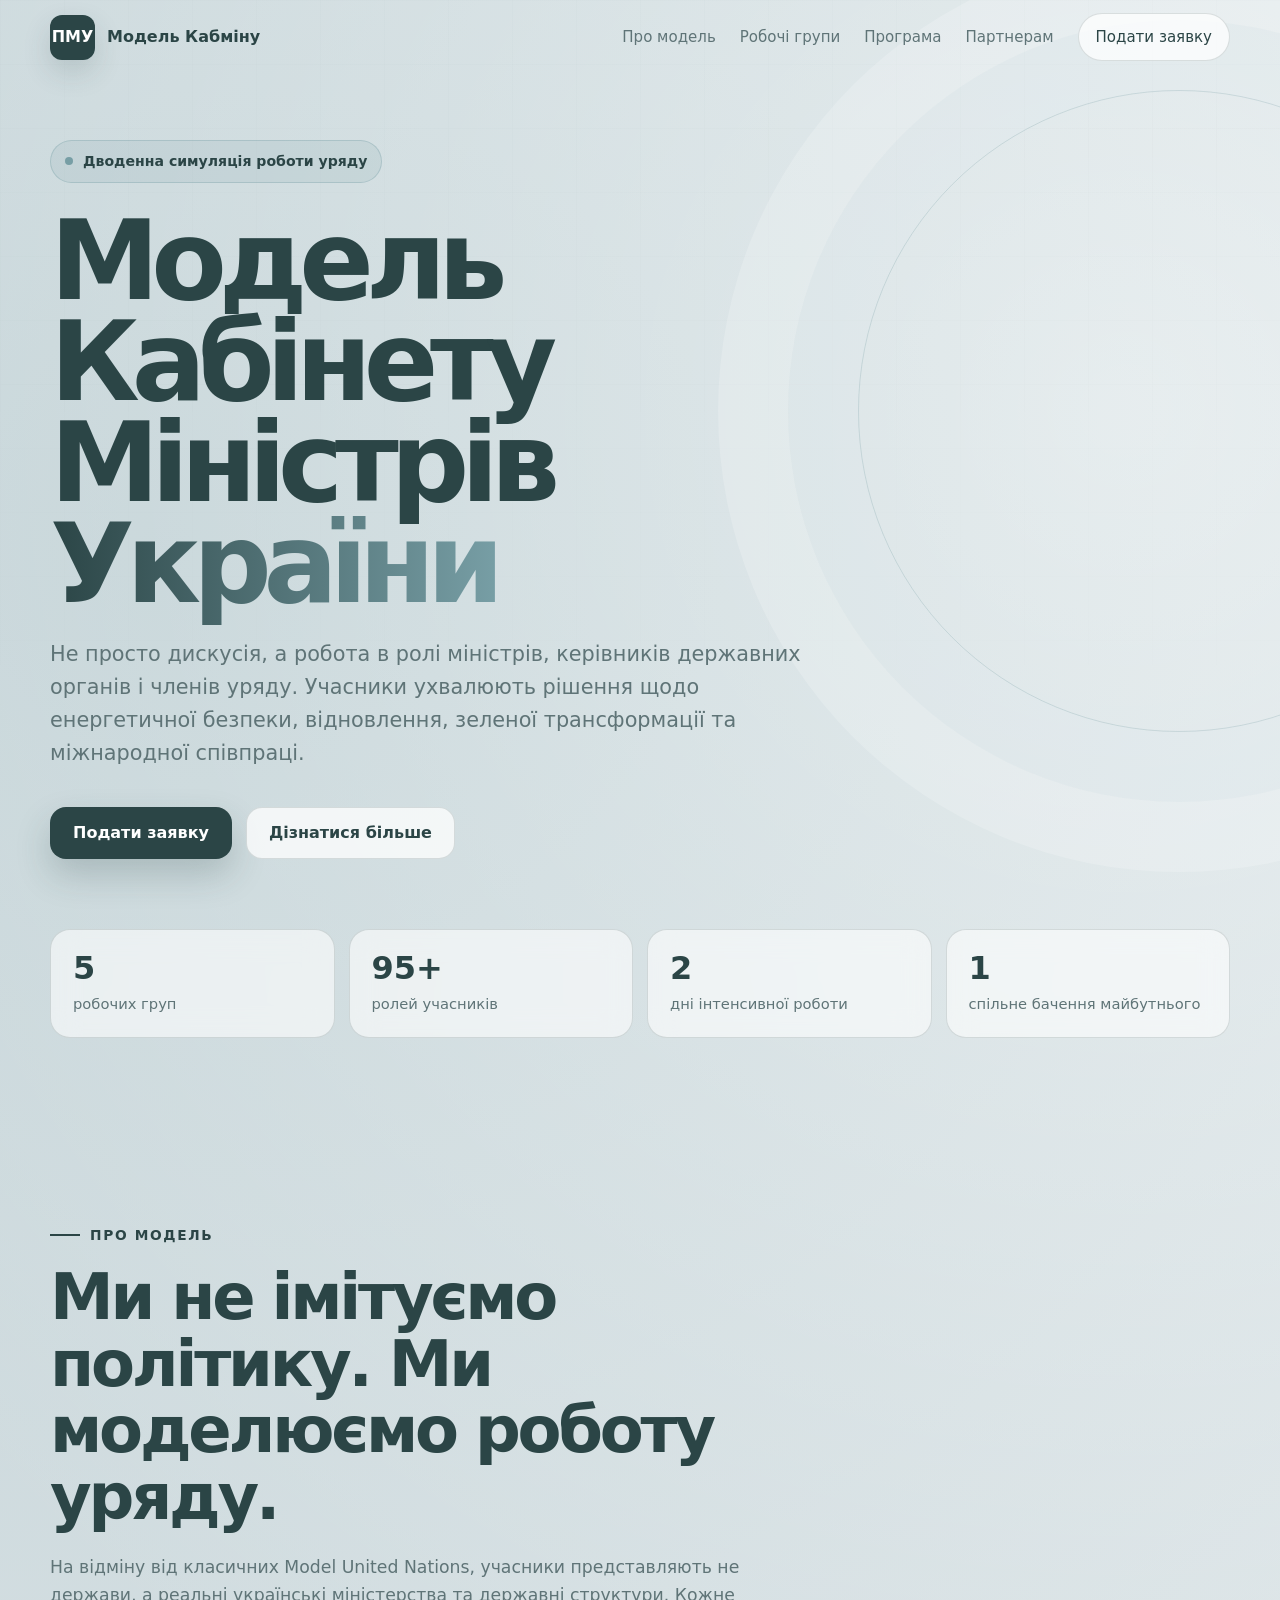
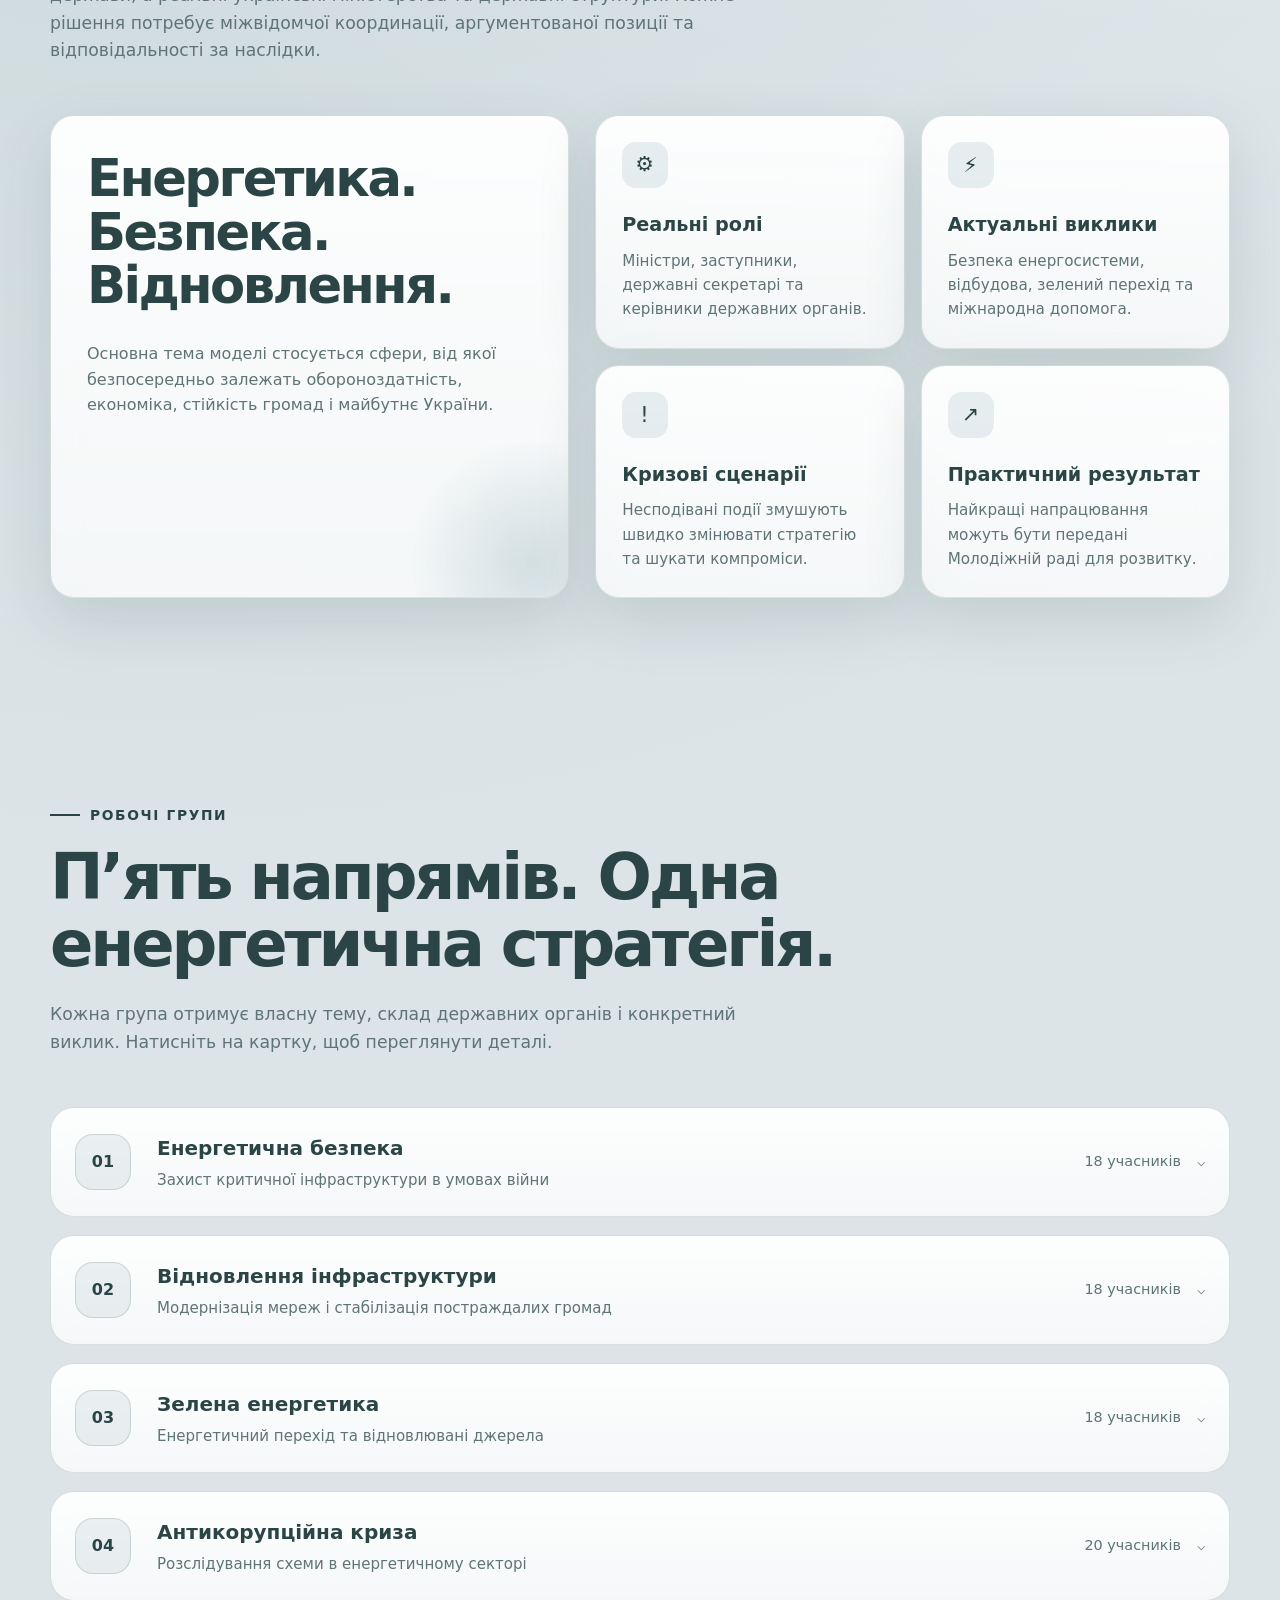
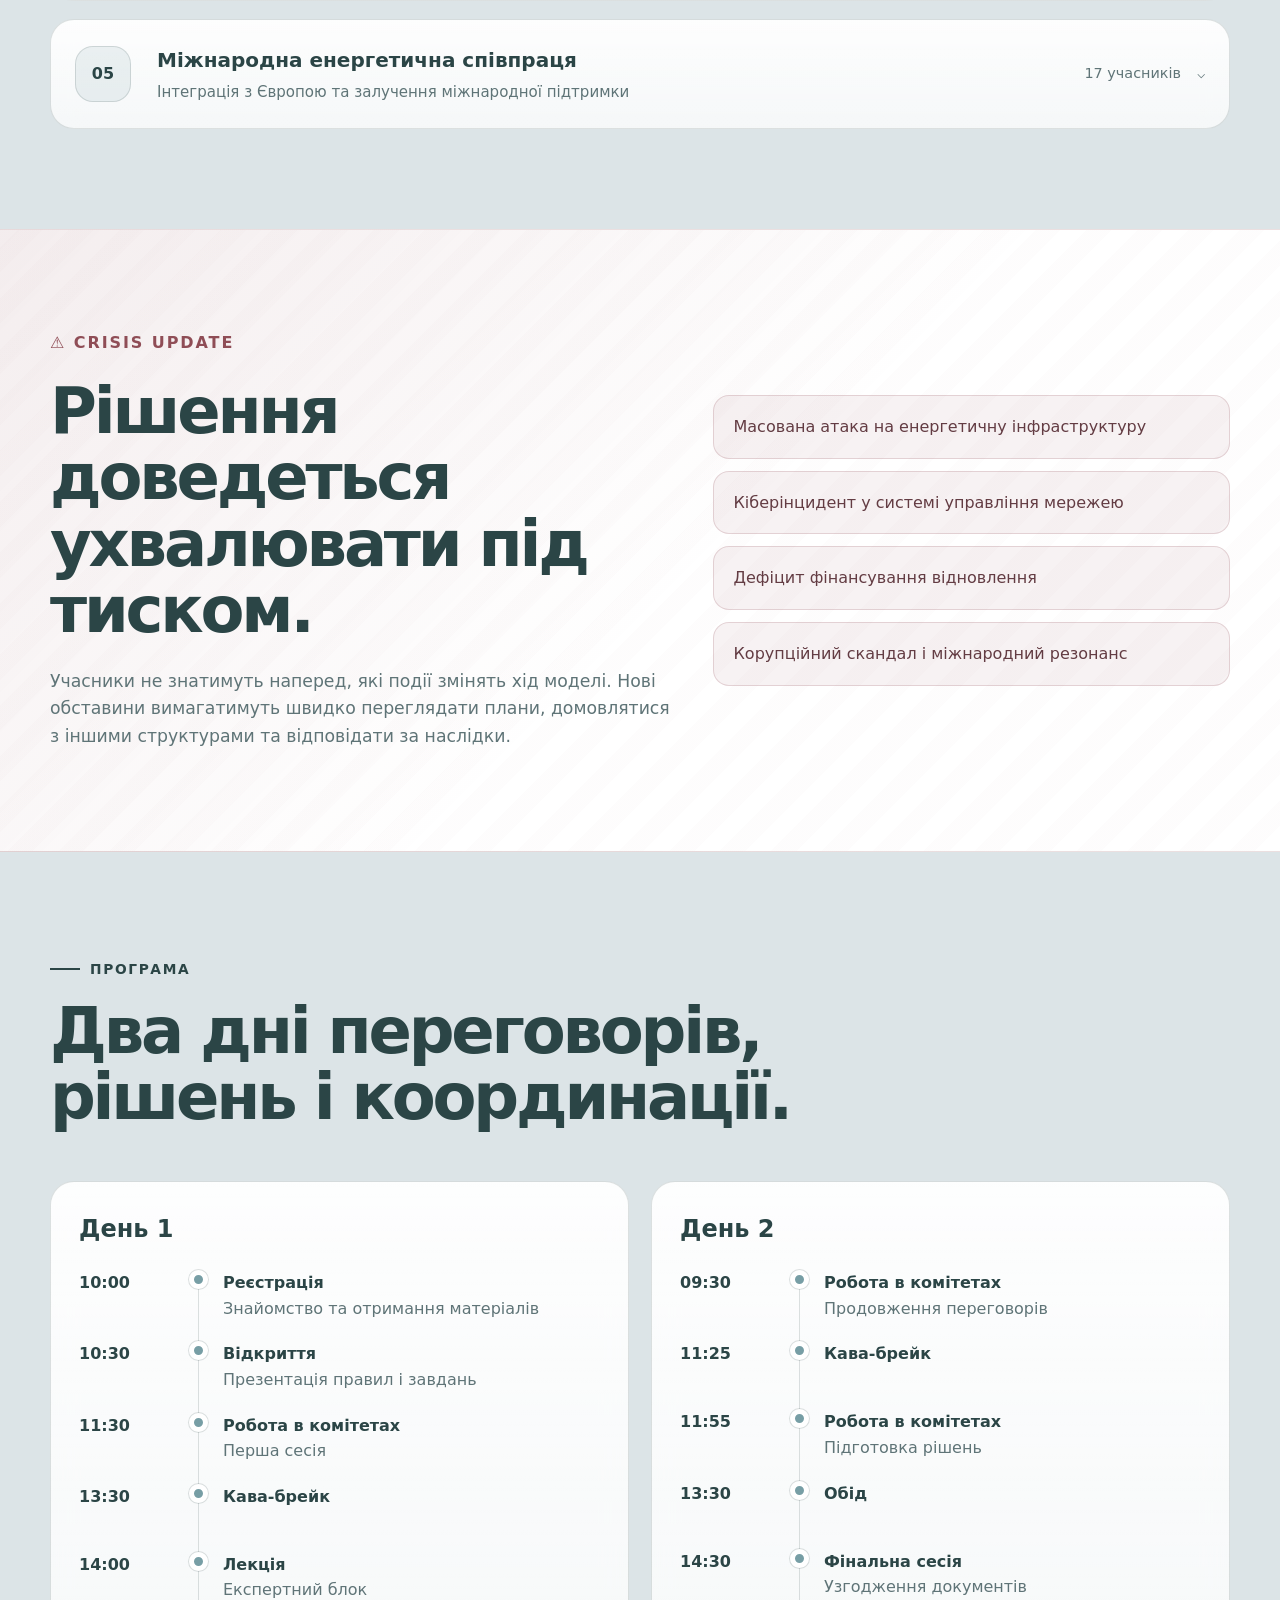
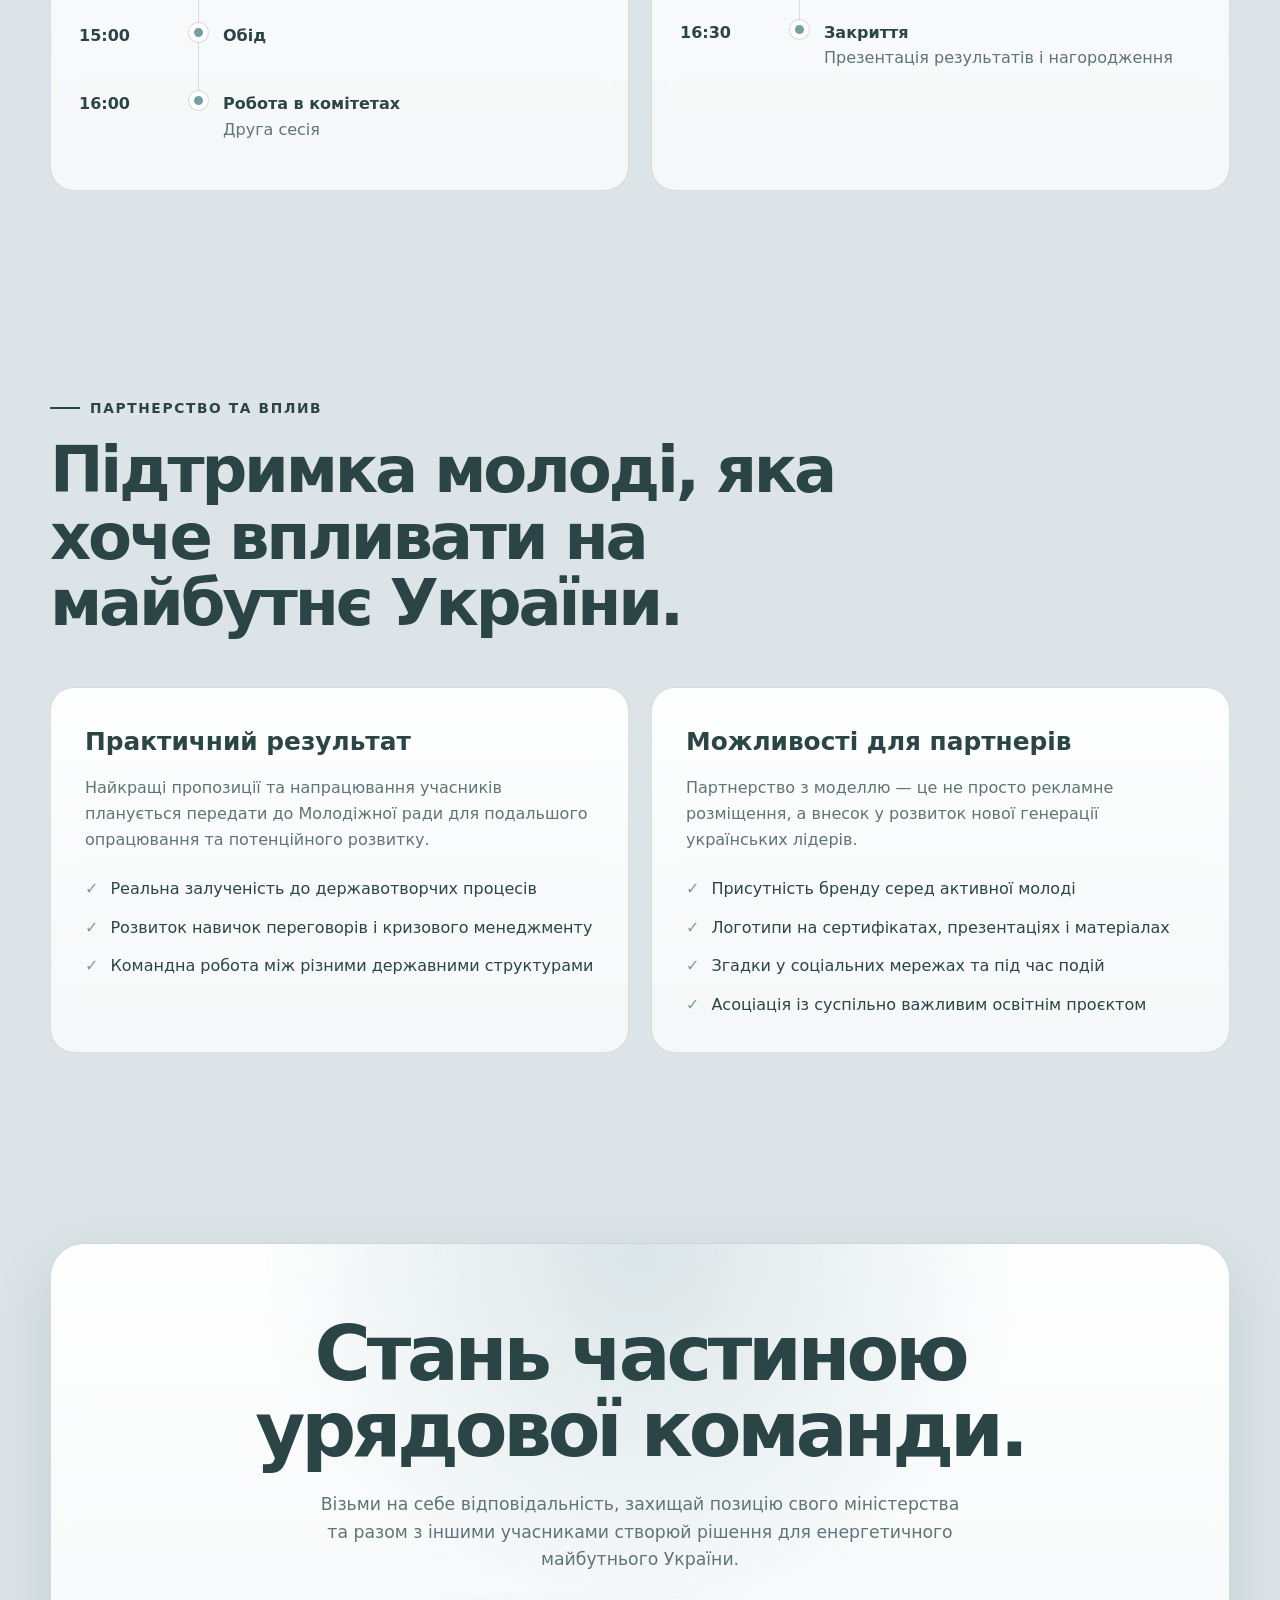
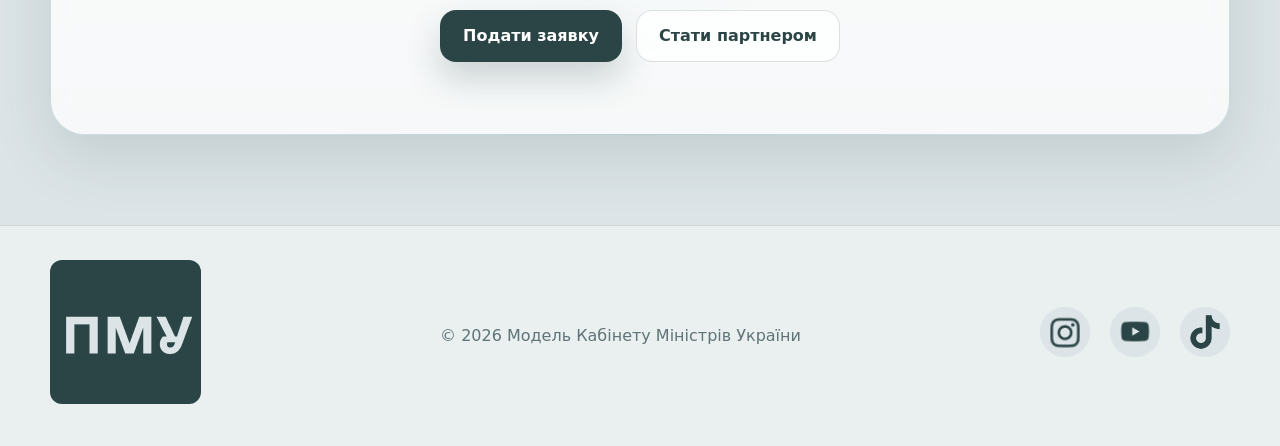
==== commit 060e234c: "First look" ====
--- a/index.html
+++ b/index.html
@@ -495,9 +495,9 @@
               target="_blank" rel="noreferrer">
               Подати заявку
             </a>
-            <!-- <a class="button button-secondary" href="mailto:example@email.com">
+            <a class="button button-secondary" href="mailto:">
               Стати партнером
-            </a> -->
+            </a>
           </div>
         </div>
       </div>
@@ -508,7 +508,14 @@
     <div class="container footer-inner">
       <div><img class="logo-footer" src="./img/logoPMU.png" alt=""></div>
       <div>© 2026 Модель Кабінету Міністрів України</div>
-      <div>Instagram · Telegram · Email</div>
+      <div class="footer-icons">
+        <a target="_blank" href="https://www.instagram.com/patriotichna_molod?igsh=NWQ3czN1ZHJlazhz&utm_source=qr"><img
+            class="icon" src="./img/Frame 3.png" alt="Instagram"></a>
+        <a target="_blank" href="https://www.youtube.com/@patriotychnamolod"><img class="icon" src="./img/Frame 4.png"
+            alt="Youtube"></a>
+        <a target="_blank" href="https://www.tiktok.com/@patriotichna_molod"><img class="icon"
+            src="./img/Frame 5@2x.png" alt="tiktok"></a>
+      </div>
     </div>
   </footer>
 
--- a/styles-palette-redesign.css
+++ b/styles-palette-redesign.css
@@ -119,8 +119,8 @@
 
 .brand-mark {
   display: grid;
-  width: 38px;
-  height: 38px;
+  width: 45px;
+  height: 45px;
   place-items: center;
   border-radius: 12px;
   color: #2b4546;
@@ -872,4 +872,23 @@
 
 footer {
   background: rgba(255, 255, 255, 0.38);
+}
+
+.logo-footer {
+  border-radius: 12px;
+}
+
+.footer-icons {
+  display: flex;
+  gap: 20px;
+}
+
+.icon {
+  width: 50px;
+  transition: transform 0.25s ease;
+  cursor: pointer;
+}
+
+.icon:hover {
+  transform: scale(1.1);
 }
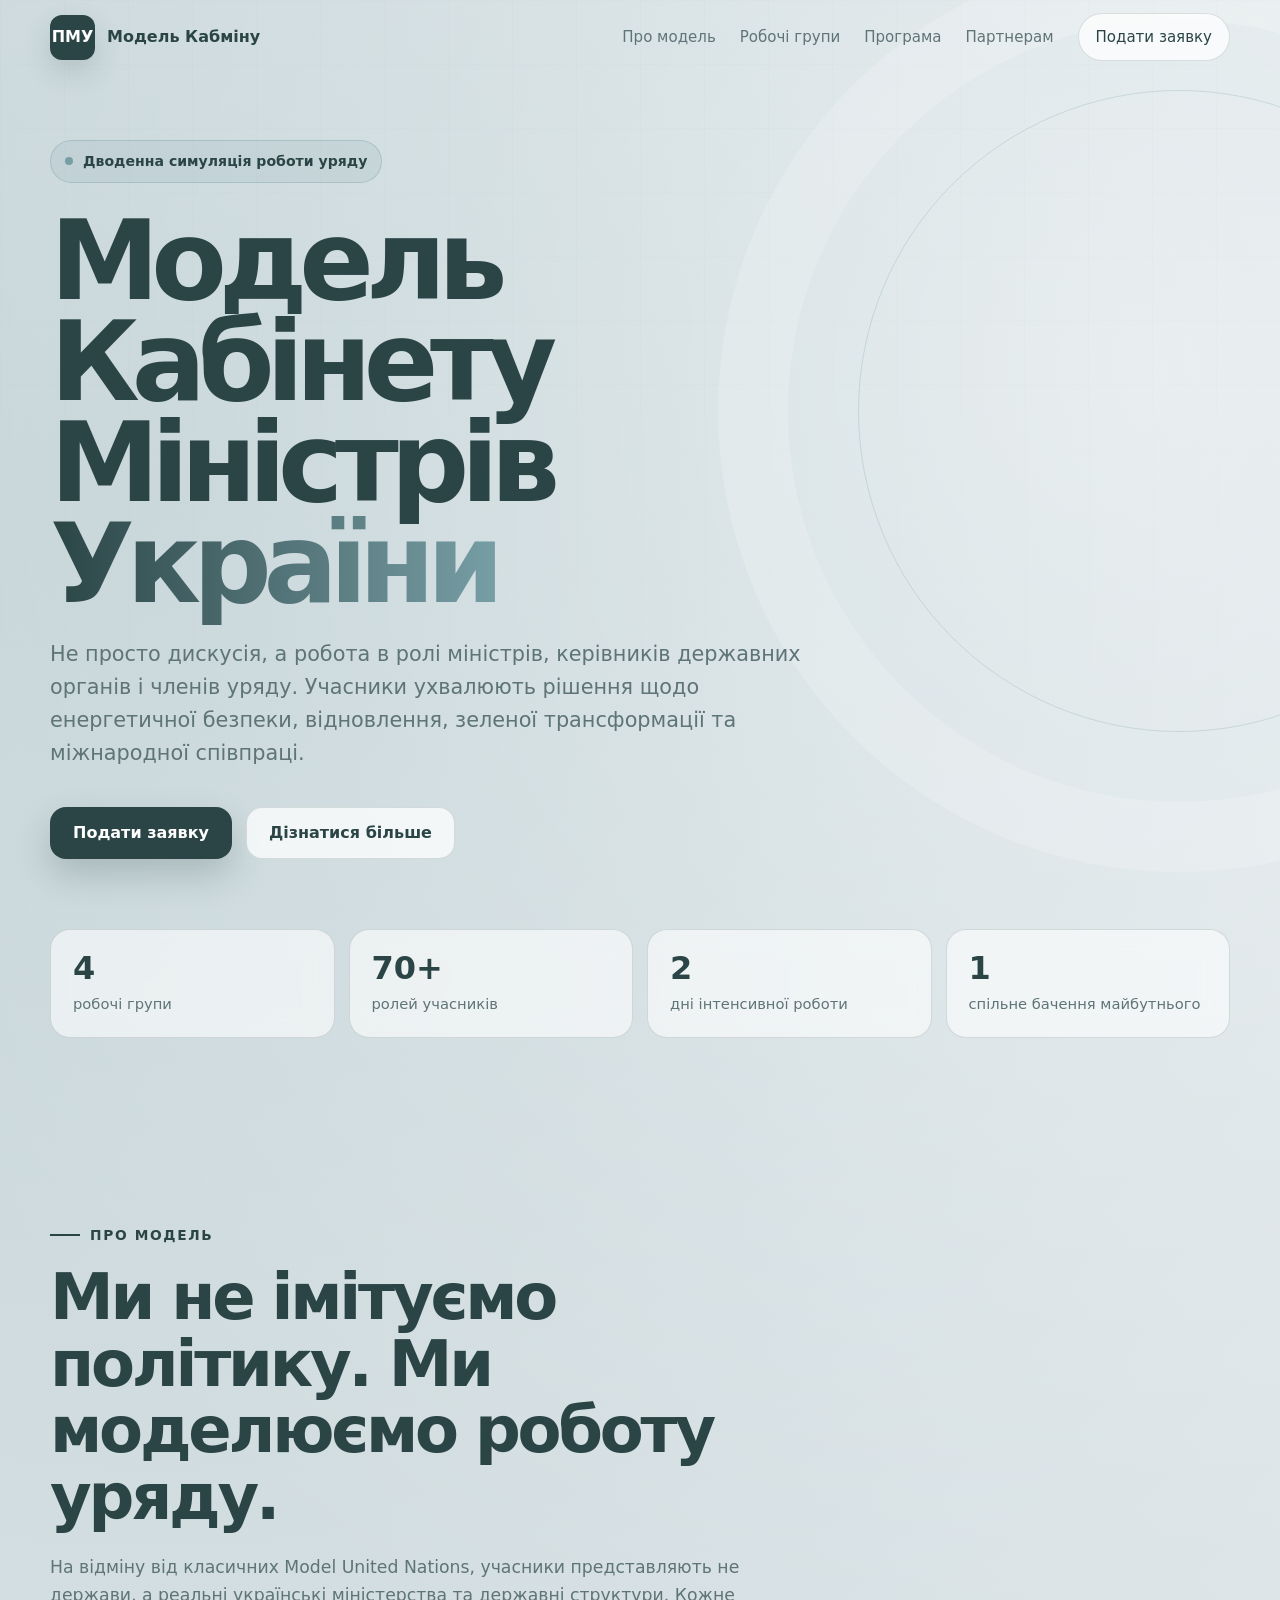
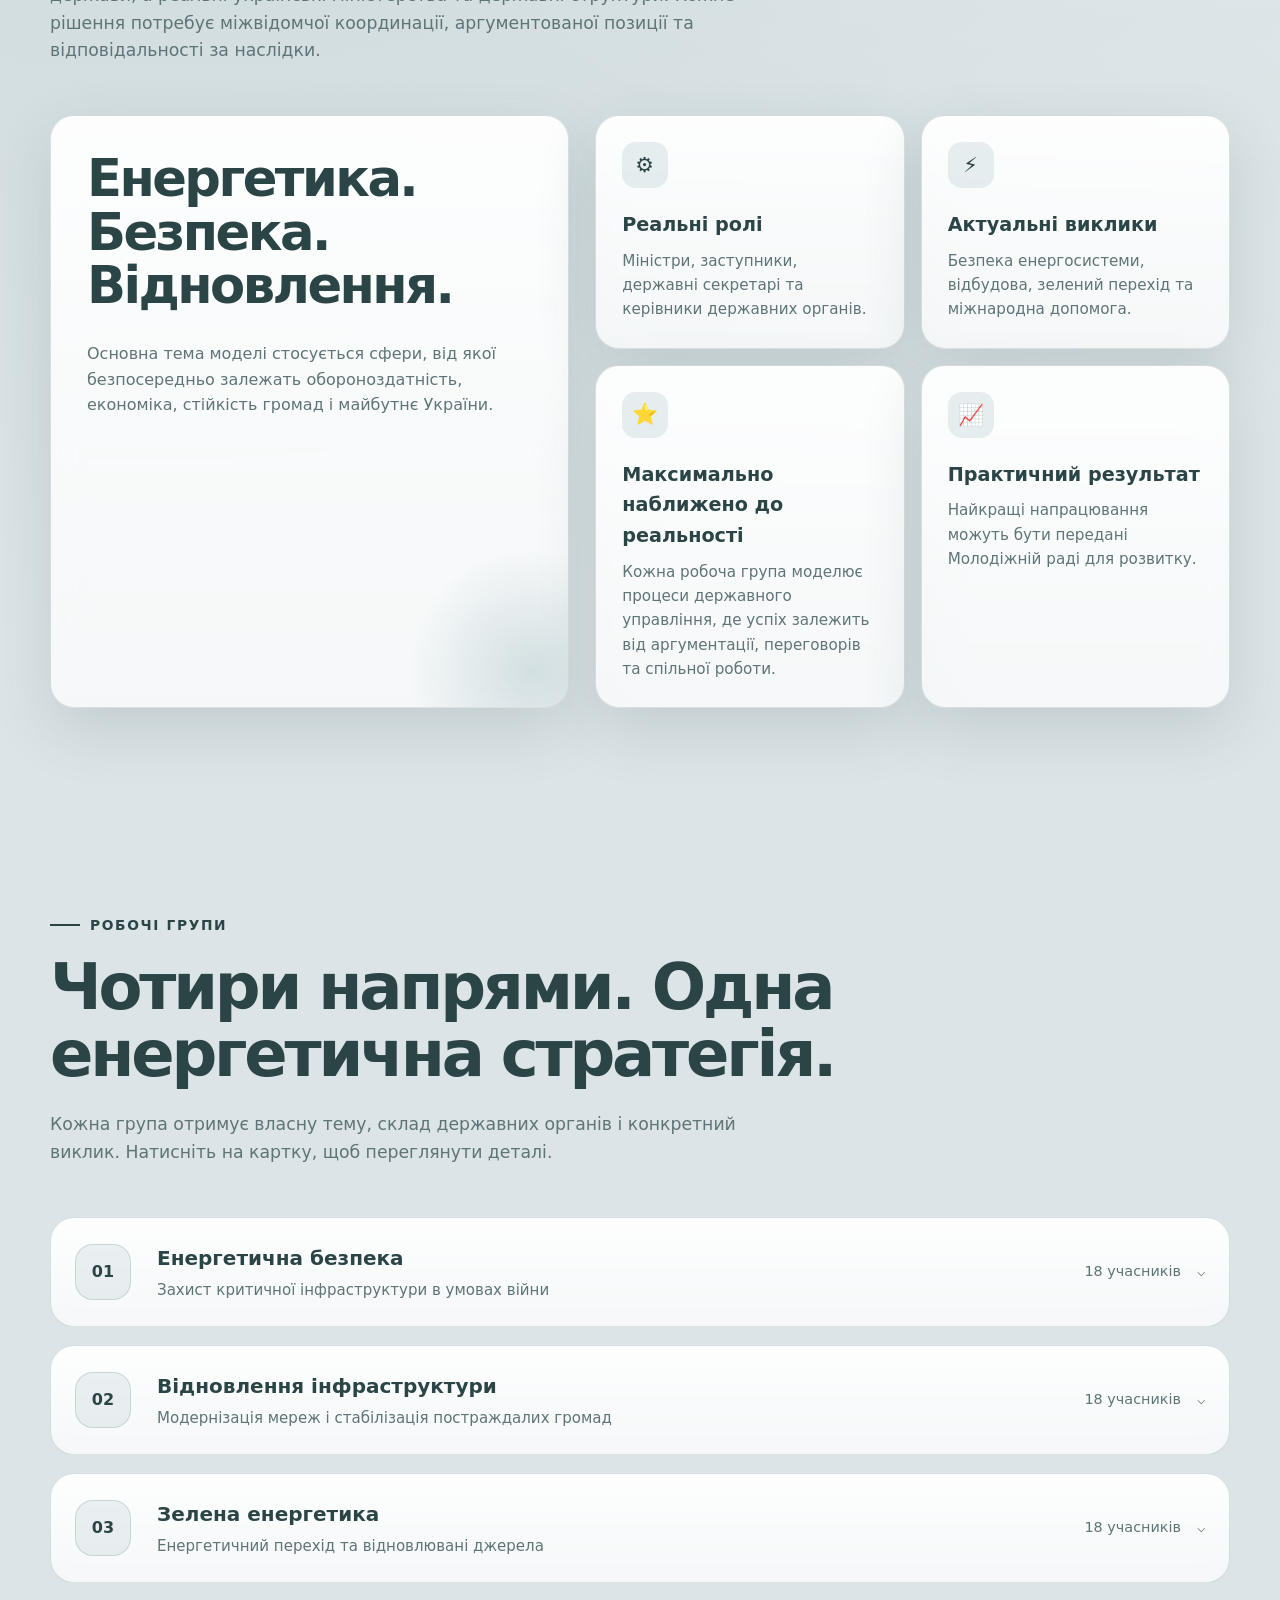
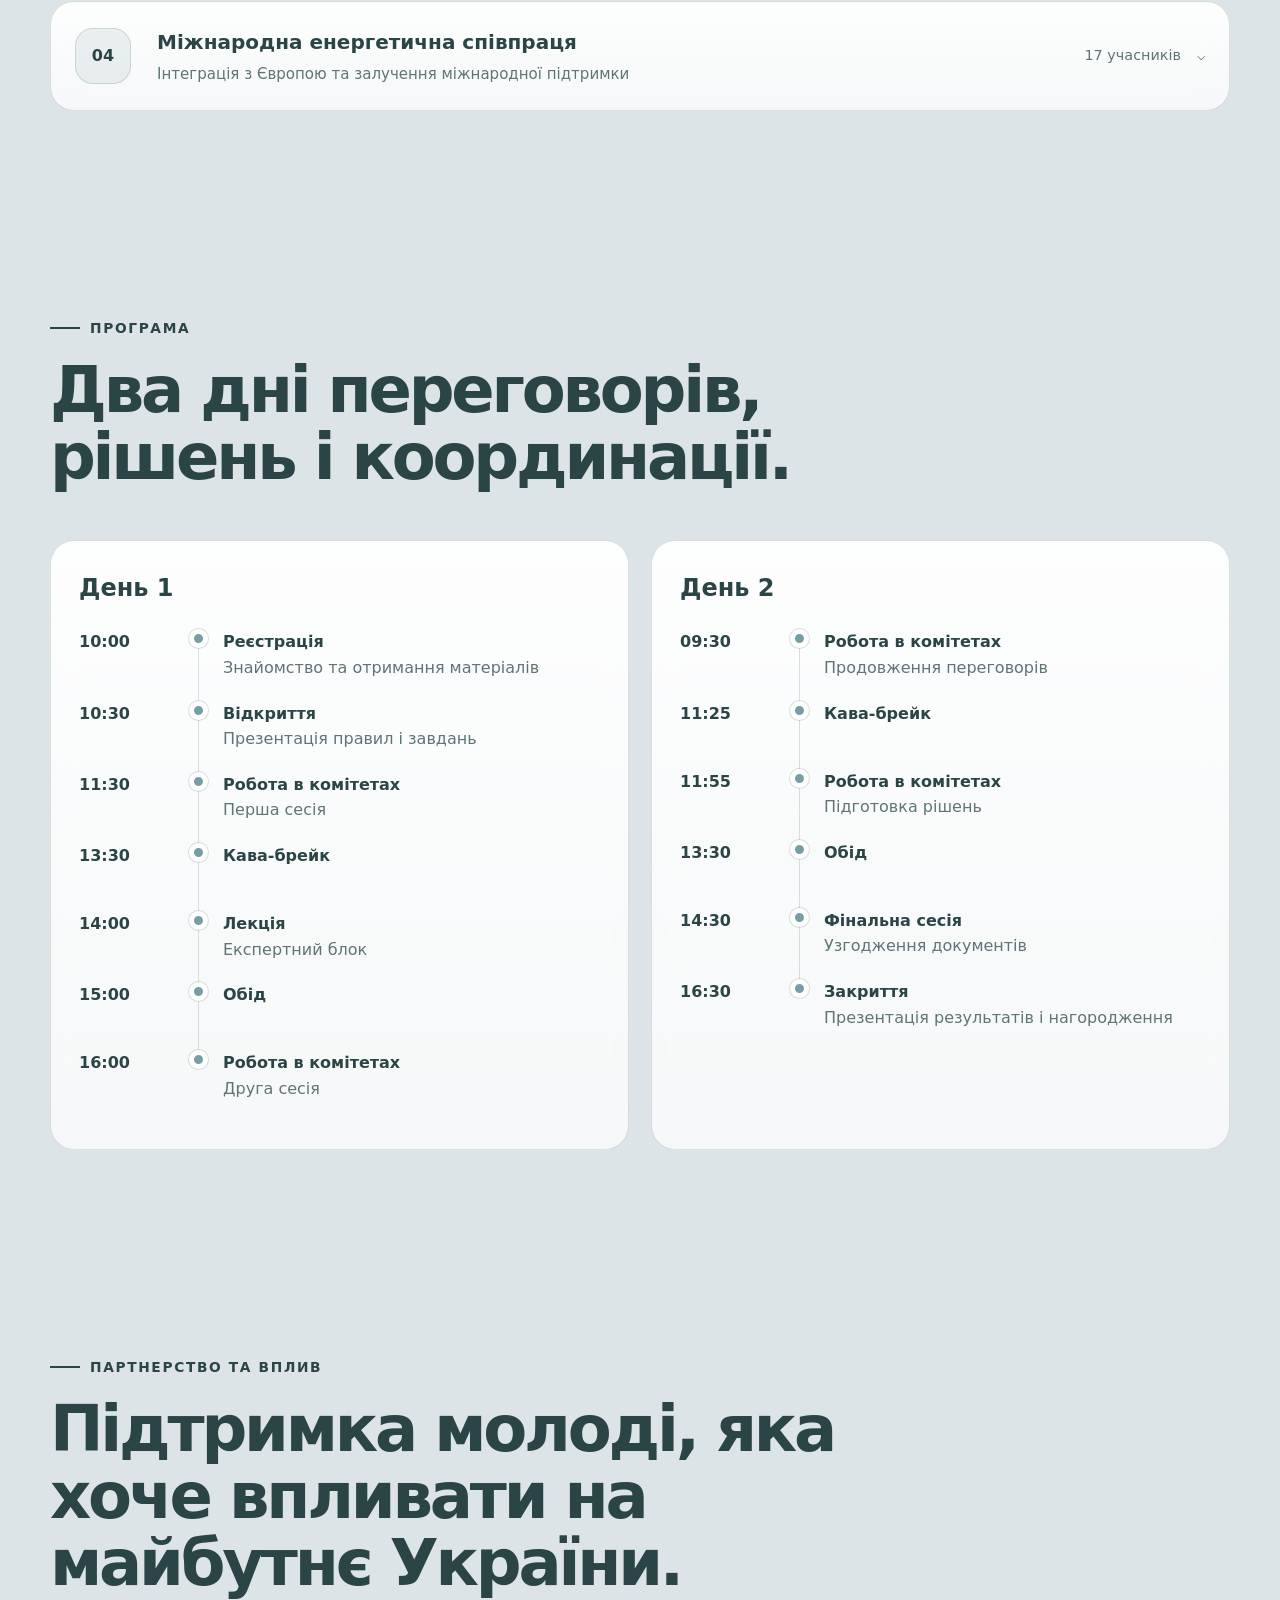
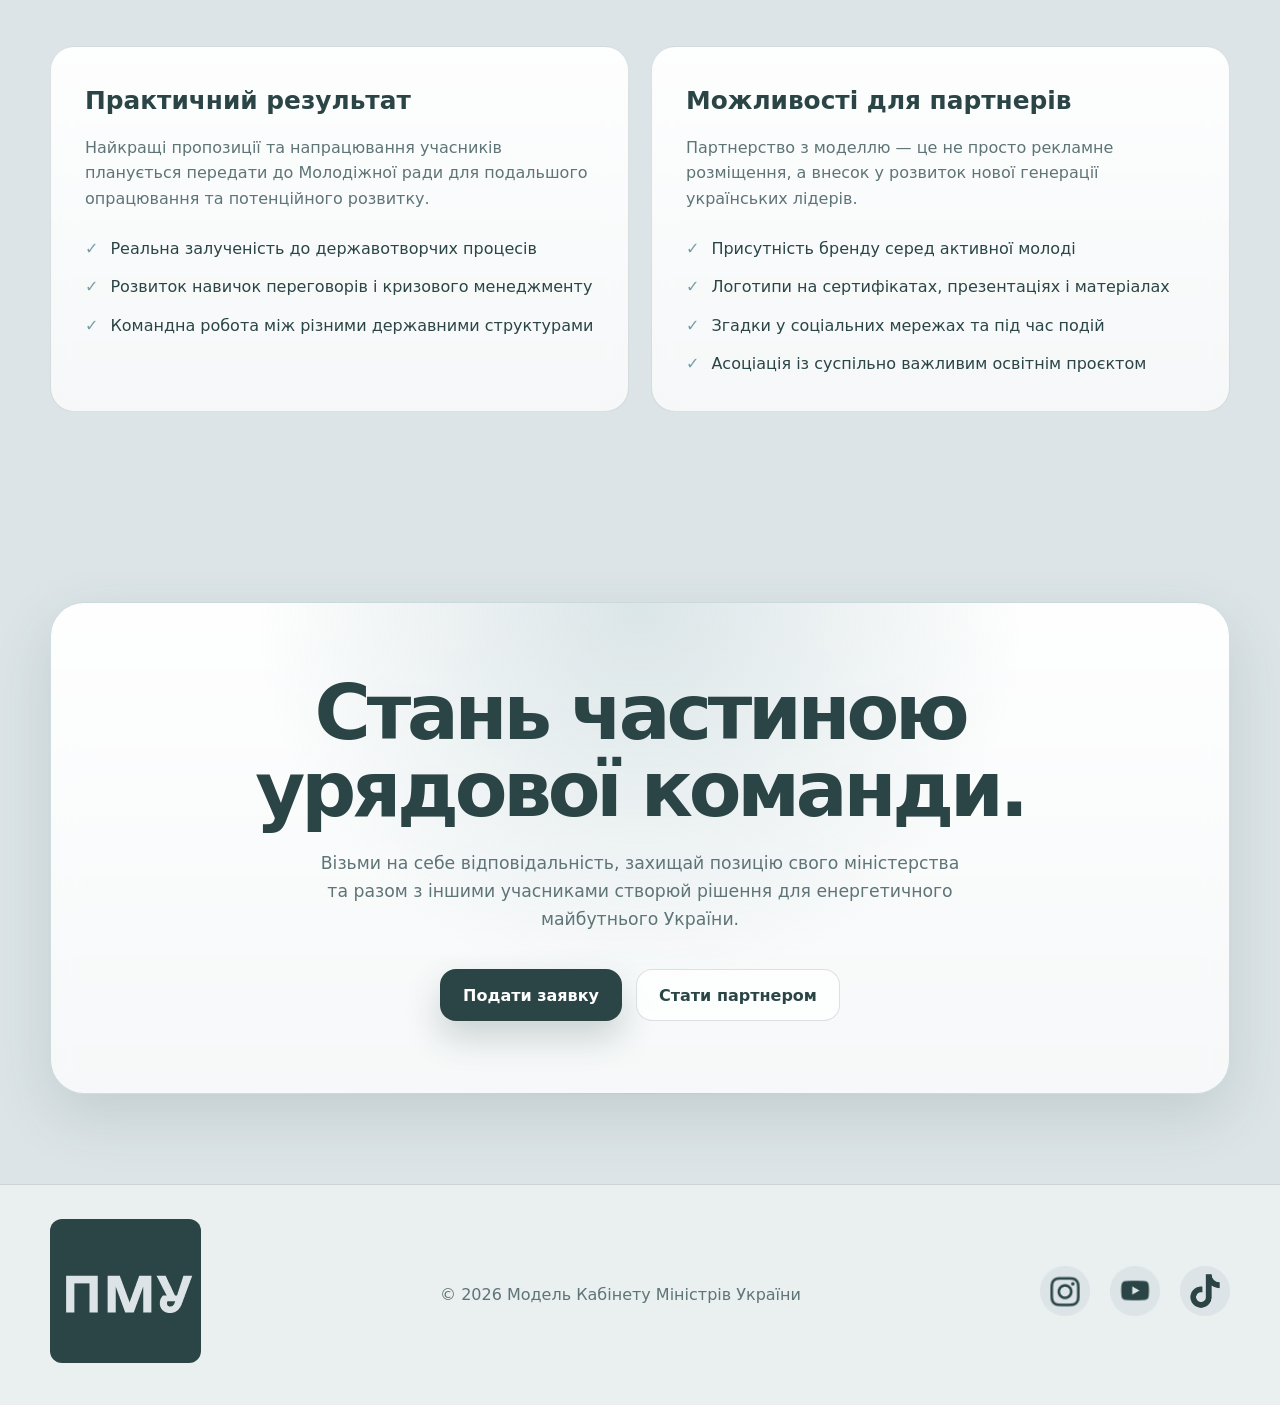
==== commit a828b7c2: "Unnecessary parts removed" ====
--- a/index.html
+++ b/index.html
@@ -6,7 +6,8 @@
   <meta name="viewport" content="width=device-width, initial-scale=1.0" />
   <meta name="description"
     content="Модель Кабінету Міністрів України — дводенна симуляція роботи уряду, присвячена енергетиці, безпеці та відновленню України." />
-  <title>Модель Кабінету Міністрів України</title>
+  <title>Модель Кабінету Міністрів України ПМУ</title>
+  <link rel="icon" type="image/png" href="./img/logoPMU.png">
   <link rel="stylesheet" href="./styles-palette-redesign.css">
 
 </head>
@@ -56,11 +57,11 @@
 
         <div class="stats reveal">
           <div class="stat">
-            <strong>5</strong>
-            <span>робочих груп</span>
+            <strong>4</strong>
+            <span>робочі групи</span>
           </div>
           <div class="stat">
-            <strong>95+</strong>
+            <strong>70+</strong>
             <span>ролей учасників</span>
           </div>
           <div class="stat">
@@ -116,13 +117,14 @@
             </article>
 
             <article class="feature-card reveal">
-              <div class="feature-icon">!</div>
-              <h3>Кризові сценарії</h3>
-              <p>Несподівані події змушують швидко змінювати стратегію та шукати компроміси.</p>
+              <div class="feature-icon">⭐</div>
+              <h3>Максимально наближено до реальності</h3>
+              <p>Кожна робоча група моделює процеси державного управління, де успіх залежить від аргументації,
+                переговорів та спільної роботи.</p>
             </article>
 
             <article class="feature-card reveal">
-              <div class="feature-icon">↗</div>
+              <div class="feature-icon">📈</div>
               <h3>Практичний результат</h3>
               <p>Найкращі напрацювання можуть бути передані Молодіжній раді для розвитку.</p>
             </article>
@@ -134,7 +136,7 @@
     <section class="section" id="groups">
       <div class="container">
         <span class="section-label reveal">Робочі групи</span>
-        <h2 class="section-title reveal">П’ять напрямів. Одна енергетична стратегія.</h2>
+        <h2 class="section-title reveal">Чотири напрями. Одна енергетична стратегія.</h2>
         <p class="section-intro reveal">
           Кожна група отримує власну тему, склад державних органів і конкретний виклик.
           Натисніть на картку, щоб переглянути деталі.
@@ -240,7 +242,7 @@
             </div>
           </article>
 
-          <article class="group-card reveal">
+          <!-- <article class="group-card reveal">
             <button class="group-header" type="button" aria-expanded="false">
               <span class="group-number">04</span>
               <span class="group-title">
@@ -273,11 +275,11 @@
                 </div>
               </div>
             </div>
-          </article>
+          </article> -->
 
           <article class="group-card reveal">
             <button class="group-header" type="button" aria-expanded="false">
-              <span class="group-number">05</span>
+              <span class="group-number">04</span>
               <span class="group-title">
                 <h3>Міжнародна енергетична співпраця</h3>
                 <p>Інтеграція з Європою та залучення міжнародної підтримки</p>
@@ -306,29 +308,6 @@
               </div>
             </div>
           </article>
-        </div>
-      </div>
-    </section>
-
-    <section class="section crisis">
-      <div class="container">
-        <div class="crisis-grid">
-          <div class="reveal">
-            <div class="alert">⚠ Crisis update</div>
-            <h2 class="section-title">Рішення доведеться ухвалювати під тиском.</h2>
-            <p class="section-intro">
-              Учасники не знатимуть наперед, які події змінять хід моделі.
-              Нові обставини вимагатимуть швидко переглядати плани, домовлятися
-              з іншими структурами та відповідати за наслідки.
-            </p>
-          </div>
-
-          <div class="crisis-list reveal">
-            <div class="crisis-item">Масована атака на енергетичну інфраструктуру</div>
-            <div class="crisis-item">Кіберінцидент у системі управління мережею</div>
-            <div class="crisis-item">Дефіцит фінансування відновлення</div>
-            <div class="crisis-item">Корупційний скандал і міжнародний резонанс</div>
-          </div>
         </div>
       </div>
     </section>
@@ -495,7 +474,7 @@
               target="_blank" rel="noreferrer">
               Подати заявку
             </a>
-            <a class="button button-secondary" href="mailto:">
+            <a class="button button-secondary" href="mailto:patrioticnamolodukraini@gmail.com">
               Стати партнером
             </a>
           </div>
--- a/styles-palette-redesign.css
+++ b/styles-palette-redesign.css
@@ -511,62 +511,6 @@
   font-size: 0.86rem;
 }
 
-.crisis {
-  position: relative;
-  overflow: hidden;
-  border-block: 1px solid rgba(143, 77, 86, 0.18);
-  background:
-    linear-gradient(135deg, rgba(143, 77, 86, 0.1), transparent 55%),
-    #ffffff;
-}
-
-.crisis::before {
-  position: absolute;
-  inset: 0;
-  content: "";
-  opacity: 0.14;
-  background: repeating-linear-gradient(-45deg,
-      transparent 0,
-      transparent 18px,
-      rgba(143, 77, 86, 0.10) 18px,
-      rgba(143, 77, 86, 0.10) 36px);
-}
-
-.crisis .container {
-  position: relative;
-}
-
-.alert {
-  display: inline-flex;
-  align-items: center;
-  gap: 10px;
-  margin-bottom: 22px;
-  color: var(--danger);
-  font-weight: 900;
-  letter-spacing: 0.12em;
-  text-transform: uppercase;
-}
-
-.crisis-grid {
-  display: grid;
-  grid-template-columns: 1.1fr 0.9fr;
-  gap: 30px;
-  align-items: center;
-}
-
-.crisis-list {
-  display: grid;
-  gap: 12px;
-}
-
-.crisis-item {
-  padding: 18px 20px;
-  border: 1px solid rgba(143, 77, 86, 0.2);
-  border-radius: 16px;
-  color: #633c43;
-  background: rgba(143, 77, 86, 0.07);
-}
-
 .schedule {
   display: grid;
   grid-template-columns: repeat(2, 1fr);
@@ -814,7 +758,6 @@
 }
 
 
-/* Palette redesign: #DCE4E7 / #2B4546 / #779EA5 / #FFFFFF */
 .nav-cta,
 .button-secondary {
   background: rgba(255, 255, 255, 0.74);
